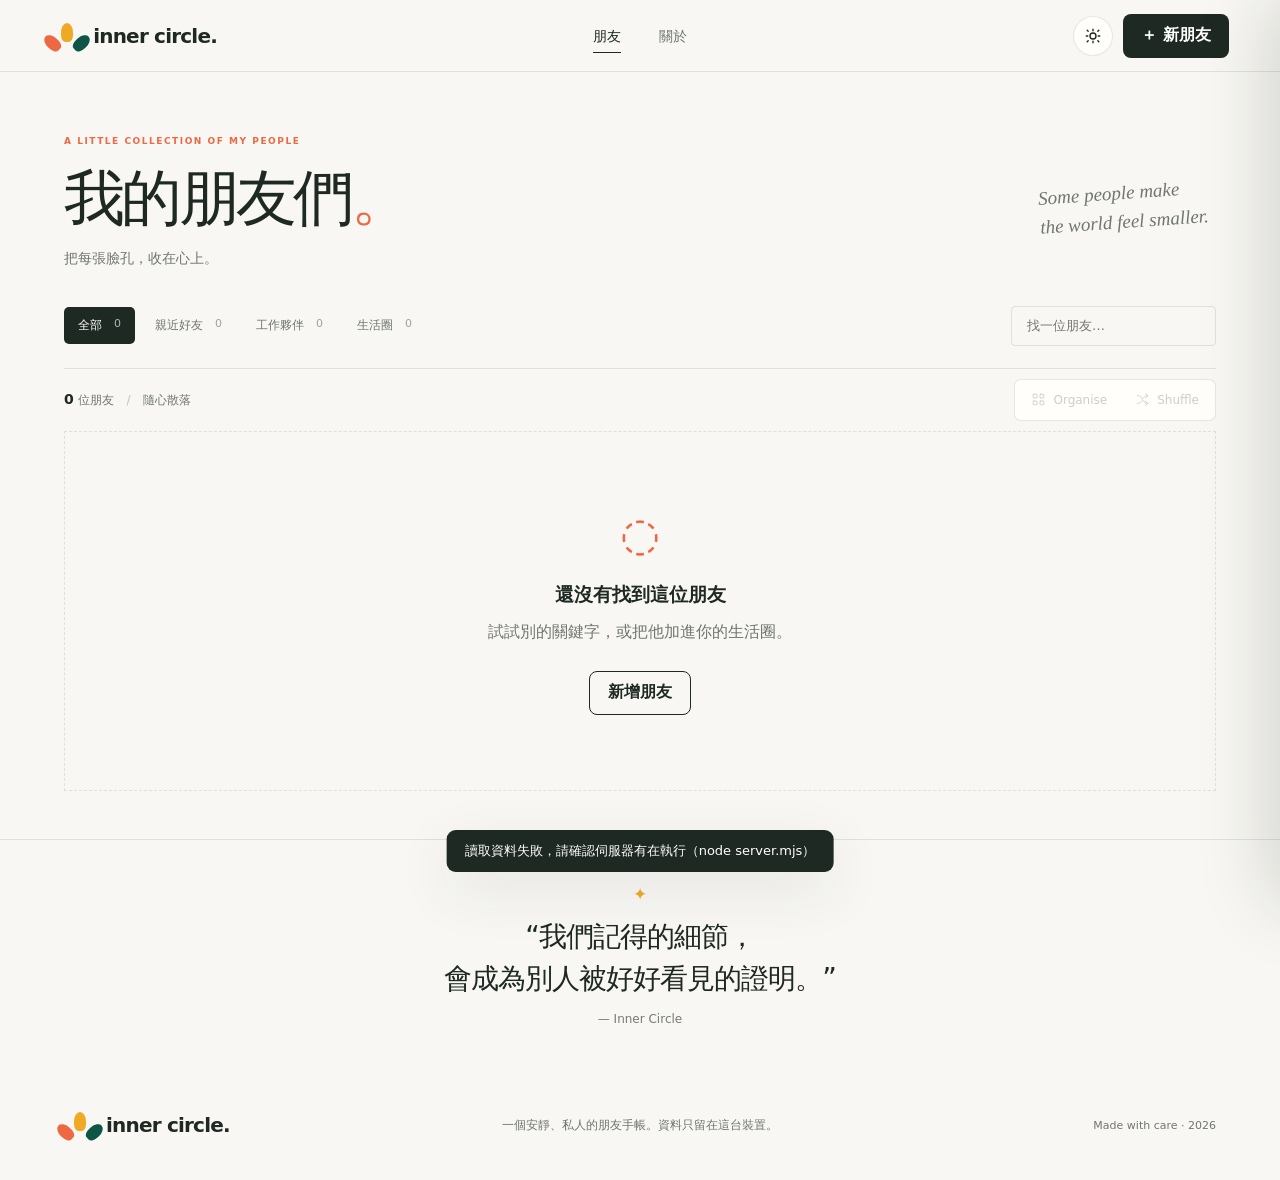
==== index.html @ de37a8df "Add profile-inspired speech bubbles to avatar focus mode" ====
<!doctype html>
<html lang="zh-Hant">
  <head>
    <meta charset="UTF-8" />
    <meta name="viewport" content="width=device-width, initial-scale=1.0" />
    <meta name="theme-color" content="#f6f0e6" />
    <meta
      name="description"
      content="一個用來記住朋友的興趣、近況與相處片段的私人關係手帳。"
    />
    <title>Inner Circle — 朋友手帳</title>
    <link rel="stylesheet" href="styles.css" />
  </head>
  <body>
    <div class="app-shell">
      <header class="topbar">
        <a class="brand" href="#top" aria-label="Inner Circle 首頁">
          <span class="brand-mark" aria-hidden="true"><i></i><i></i><i></i></span>
          <span>inner circle.</span>
        </a>
        <nav class="nav-links" aria-label="主要導覽">
          <a class="active" href="#friends">朋友</a>
          <a href="#about">關於</a>
        </nav>
        <div class="header-actions">
          <button class="icon-button" id="themeButton" type="button" aria-label="切換深色模式">
            <svg viewBox="0 0 24 24" aria-hidden="true"><path d="M12 3v2m0 14v2M4.2 4.2l1.4 1.4m12.8 12.8 1.4 1.4M3 12h2m14 0h2M4.2 19.8l1.4-1.4M18.4 5.6l1.4-1.4"/><circle cx="12" cy="12" r="4"/></svg>
          </button>
          <button class="primary-button" id="openAddFriend" type="button">
            <span>＋</span> 新朋友
          </button>
        </div>
      </header>

      <main id="top">
        <section class="content-section" id="friends" aria-labelledby="friends-title">
          <div class="section-heading">
            <div>
              <p class="eyebrow">A LITTLE COLLECTION OF MY PEOPLE</p>
              <h1 id="friends-title">我的朋友們<span>。</span></h1>
              <p class="section-subtitle">把每張臉孔，收在心上。</p>
            </div>
            <p class="collection-note">Some people make<br />the world feel smaller.</p>
          </div>

          <div class="workspace">
            <aside class="sidebar">
              <label class="search-box" for="searchInput">
                <span class="sr-only">搜尋朋友</span>
                <input id="searchInput" type="search" placeholder="找一位朋友…" autocomplete="off" />
              </label>

              <div class="filter-block">
                <span class="filter-label">關係</span>
                <div class="filter-list" id="filterList">
                  <button class="active" type="button" data-filter="all"><span>全部</span><b id="countAll">0</b></button>
                  <button type="button" data-filter="close"><span>親近好友</span><b id="countClose">0</b></button>
                  <button type="button" data-filter="work"><span>工作夥伴</span><b id="countWork">0</b></button>
                  <button type="button" data-filter="community"><span>生活圈</span><b id="countCommunity">0</b></button>
                </div>
              </div>

            </aside>

            <div class="friends-area">
              <div class="result-bar">
                <p><strong id="resultCount">0</strong> 位朋友 <span class="result-divider">/</span> <span id="filterHint">隨心散落</span></p>
                <div class="board-actions" aria-label="整理朋友郵票">
                  <button id="organiseStamps" type="button"><svg viewBox="0 0 20 20" aria-hidden="true"><rect x="3" y="3" width="5" height="5" rx=".5"/><rect x="12" y="3" width="5" height="5" rx=".5"/><rect x="3" y="12" width="5" height="5" rx=".5"/><rect x="12" y="12" width="5" height="5" rx=".5"/></svg>Organise</button>
                  <button id="shuffleStamps" type="button"><svg viewBox="0 0 20 20" aria-hidden="true"><path d="M3 5h2c4 0 6 10 10 10h2m-3-3 3 3-3 3M3 15h2c1.5 0 2.7-1.4 4-3.2M11 8.2C12.3 6.4 13.5 5 15 5h2m-3-3 3 3-3 3"/></svg>Shuffle</button>
                </div>
              </div>
              <div class="stamp-board" id="stampBoard" aria-label="朋友郵票收藏" aria-describedby="boardHelp">
                <div class="friends-grid" id="friendsGrid"></div>
                <div class="focus-bubble" id="stampFocusBubble" hidden role="note" aria-label="依手帳想像的語氣，非本人原話">
                  <p class="focus-bubble-text"></p>
                  <span class="focus-bubble-caption">依手帳想像的語氣 · 非本人原話</span>
                </div>
                <div class="stamp-focus-controls" id="stampFocusControls" hidden role="group" aria-label="專注模式">
                  <button class="focus-profile" id="openFocusedFriend" type="button">打開朋友手帳 <span aria-hidden="true">↗</span></button>
                  <button class="focus-close" id="closeStampFocus" type="button" aria-label="退出專注模式">返回收藏 <kbd>esc</kbd></button>
                </div>
              </div>
              <div class="board-caption" id="boardHelp"><span>拖曳，隨心擺放。點一下，靠近一點。<span class="sr-only">以 Tab 選取朋友，方向鍵移動，Enter 進入專注模式，Escape 返回。</span></span><span aria-hidden="true">A CIRCLE, ALWAYS GROWING.</span></div>
              <p class="sr-only" id="boardStatus" role="status" aria-live="polite"></p>
              <div class="empty-state" id="emptyState" hidden>
                <span>◌</span>
                <h3>還沒有找到這位朋友</h3>
                <p>試試別的關鍵字，或把他加進你的生活圈。</p>
                <button class="secondary-button" id="emptyAddFriend" type="button">新增朋友</button>
              </div>
            </div>
          </div>
        </section>


        <section class="about-section" id="about">
          <span class="about-symbol" aria-hidden="true">✦</span>
          <p>“我們記得的細節，<br />會成為別人被好好看見的證明。”</p>
          <span class="about-caption">— Inner Circle</span>
        </section>
      </main>

      <footer>
        <a class="brand footer-brand" href="#top"><span class="brand-mark" aria-hidden="true"><i></i><i></i><i></i></span><span>inner circle.</span></a>
        <p>一個安靜、私人的朋友手帳。資料只留在這台裝置。</p>
        <span>Made with care · 2026</span>
      </footer>
    </div>

    <div class="drawer-backdrop" id="drawerBackdrop" hidden></div>
    <aside class="friend-drawer" id="friendDrawer" role="dialog" aria-modal="true" aria-hidden="true" aria-label="朋友詳情" inert>
      <button class="drawer-close icon-button" id="closeDrawer" type="button" aria-label="關閉朋友詳情">×</button>
      <div id="drawerContent"></div>
    </aside>

    <dialog class="app-dialog" id="friendDialog">
      <form id="friendForm">
        <div class="dialog-header">
          <div>
            <p class="eyebrow">NEW PERSON</p>
            <h2>記住一位新朋友</h2>
          </div>
          <button class="icon-button dialog-close" type="button" data-close-dialog="friendDialog" aria-label="關閉">×</button>
        </div>
        <div class="form-grid">
          <label><span>名字 *</span><input name="name" required placeholder="例如：林小雨" /></label>
          <label><span>暱稱</span><input name="nickname" placeholder="你怎麼稱呼他？" /></label>
          <label><span>關係</span><select name="relation"><option value="close">親近好友</option><option value="work">工作夥伴</option><option value="community">生活圈</option></select></label>
          <label><span>生日</span><input name="birthday" type="date" /></label>
        </div>
        <div class="dialog-actions">
          <button class="text-button" type="button" data-close-dialog="friendDialog">取消</button>
          <button class="primary-button" type="submit">加入我的生活圈</button>
        </div>
      </form>
    </dialog>

    <dialog class="app-dialog interaction-dialog" id="sourceDialog">
      <form id="sourceForm">
        <input type="hidden" name="friendId" />
        <input type="hidden" name="sourceId" />
        <div class="dialog-header">
          <div>
            <p class="eyebrow" id="sourceEyebrow">EDIT SOURCE</p>
            <h2 id="sourceTitle">編輯原始記錄</h2>
            <p class="dialog-subtitle" id="sourceDialogSub"></p>
          </div>
          <button class="icon-button dialog-close" type="button" data-close-dialog="sourceDialog" aria-label="關閉">×</button>
        </div>
        <div class="form-grid">
          <label><span>日期</span><input name="date" placeholder="例如：2026.08.25 或 ARCHIVE" /></label>
          <label><span>標題</span><input name="label" placeholder="這則記錄的標題" /></label>
          <label class="full"><span>原文 *</span><textarea name="text" rows="14" required placeholder="原始筆記的內容…"></textarea></label>
        </div>
        <div class="dialog-actions">
          <button class="text-button" type="button" data-close-dialog="sourceDialog">取消</button>
          <button class="primary-button" type="submit">儲存原文</button>
        </div>
      </form>
    </dialog>

    <div class="toast" id="toast" role="status" aria-live="polite"></div>
    <script type="module" src="app.js"></script>
  </body>
</html>
---- styles.css ----
:root {
  --paper: #f8f7f3;
  --paper-2: #fffefa;
  --ink: #1e2924;
  --muted: #70766f;
  --line: rgba(30, 41, 36, 0.11);
  --grid-line: rgba(75, 87, 75, .065);
  --forest: #0f5546;
  --forest-2: #153f36;
  --orange: #ee6843;
  --mustard: #efa925;
  --cobalt: #2e63e8;
  --shadow: 0 18px 60px rgba(34, 45, 39, 0.09);
  --font: ui-rounded, "SF Pro Rounded", "PingFang TC", "Noto Sans TC", system-ui, sans-serif;
}

* { box-sizing: border-box; }
html { scroll-behavior: smooth; }
body {
  margin: 0;
  background: var(--paper);
  color: var(--ink);
  font-family: var(--font);
  -webkit-font-smoothing: antialiased;
}
body.drawer-open, body.dialog-open { overflow: hidden; }
button, input, textarea, select { font: inherit; }
button, a { -webkit-tap-highlight-color: transparent; }
button { color: inherit; }
a { color: inherit; text-decoration: none; }

.app-shell { min-height: 100vh; overflow: hidden; }
.topbar {
  height: 72px;
  display: grid;
  grid-template-columns: 1fr auto 1fr;
  align-items: center;
  padding: 0 clamp(22px, 4vw, 68px);
  background: rgba(248, 247, 243, 0.94);
  border-bottom: 1px solid var(--line);
  position: sticky;
  top: 0;
  z-index: 20;
  backdrop-filter: blur(18px);
}
.brand { display: inline-flex; align-items: center; gap: 11px; font-weight: 700; letter-spacing: -0.04em; font-size: 20px; width: fit-content; }
.brand-mark { position: relative; width: 31px; height: 28px; display: inline-block; }
.brand-mark i { position: absolute; width: 12px; height: 19px; background: var(--orange); border-radius: 60% 60% 45% 45%; transform-origin: 50% 90%; }
.brand-mark i:nth-child(1) { left: 1px; bottom: 0; transform: rotate(-48deg); }
.brand-mark i:nth-child(2) { left: 10px; top: 1px; transform: rotate(0); background: var(--mustard); }
.brand-mark i:nth-child(3) { right: 0; bottom: 0; transform: rotate(48deg); background: var(--forest); }
.nav-links { display: flex; align-items: center; gap: 38px; font-size: 14px; }
.nav-links a { color: var(--muted); position: relative; padding: 25px 0 22px; }
.nav-links a:hover, .nav-links a.active { color: var(--ink); }
.nav-links a.active::after { content: ""; position: absolute; height: 1px; background: var(--ink); left: 0; right: 0; bottom: 15px; }
.header-actions { justify-self: end; display: flex; align-items: center; gap: 10px; }
.icon-button, .view-switch button {
  border: 1px solid var(--line);
  background: var(--paper-2);
  display: grid;
  place-items: center;
  cursor: pointer;
}
.icon-button { width: 40px; height: 40px; border-radius: 50%; }
.icon-button svg { width: 18px; fill: none; stroke: currentColor; stroke-width: 1.8; stroke-linecap: round; }
.primary-button, .secondary-button, .hero-cta {
  border: 0;
  min-height: 44px;
  padding: 0 18px;
  border-radius: 8px;
  cursor: pointer;
  font-weight: 600;
  transition: transform .2s ease, box-shadow .2s ease, background .2s ease;
}
.primary-button { background: var(--ink); color: #fff; box-shadow: none; }
.primary-button:hover, .hero-cta:hover { transform: translateY(-1px); box-shadow: none; opacity: .9; }

.hero {
  min-height: min(620px, calc(100vh - 72px));
  position: relative;
  display: flex;
  align-items: center;
  overflow: hidden;
  border-bottom: 1px solid var(--line);
}
.hero > img { position: absolute; inset: 0; width: 100%; height: 100%; object-fit: cover; object-position: center; filter: saturate(.72) contrast(.94); }
.hero-scrim { position: absolute; inset: 0; background: linear-gradient(90deg, rgba(248,247,243,.97) 0%, rgba(248,247,243,.86) 28%, rgba(248,247,243,.12) 64%, rgba(248,247,243,.03)); }
.hero-copy { position: relative; z-index: 2; width: min(560px, 48vw); margin-left: clamp(24px, 7vw, 112px); padding: 56px 0; }
.eyebrow { margin: 0 0 14px; color: var(--orange); letter-spacing: .16em; font-size: 11px; font-weight: 700; }
.hero h1 { margin: 0; font-size: clamp(54px, 6vw, 88px); line-height: .98; letter-spacing: -.07em; font-weight: 600; }
.hero-copy > p:not(.eyebrow) { margin: 28px 0 32px; color: #4e5a54; line-height: 1.8; font-size: clamp(15px, 1.3vw, 19px); }
.hero-cta { background: var(--ink); color: #fff; padding: 0 20px; height: 48px; }
.hero-cta span { margin-left: 16px; font-size: 18px; }
.content-section { padding: 88px clamp(22px, 5vw, 82px); max-width: 1480px; margin: auto; }
.section-heading { display: flex; justify-content: space-between; align-items: end; margin-bottom: 50px; }
.section-heading h2 { margin: 0; font-size: clamp(38px, 4vw, 58px); line-height: 1; letter-spacing: -.055em; font-weight: 600; }
.section-subtitle { margin: 14px 0 0; color: var(--muted); }
.view-switch { display: flex; border: 1px solid var(--line); background: var(--paper-2); padding: 4px; border-radius: 12px; }
.view-switch button { width: 38px; height: 34px; border: 0; background: transparent; border-radius: 8px; }
.view-switch button.active { color: #fff; background: var(--forest); }
.view-switch svg { width: 17px; fill: none; stroke: currentColor; stroke-width: 1.7; }

.workspace { display: grid; grid-template-columns: 210px minmax(0, 1fr); gap: clamp(32px, 5vw, 68px); }
.sidebar { border-top: 1px solid var(--line); padding-top: 22px; }
.search-box { height: 45px; background: var(--paper-2); border: 1px solid var(--line); display: flex; align-items: center; padding: 0 13px; gap: 9px; border-radius: 10px; }
.search-box:focus-within { border-color: var(--forest); box-shadow: 0 0 0 3px rgba(15,85,70,.08); }
.search-box svg { width: 17px; fill: none; stroke: var(--muted); stroke-width: 1.8; }
.search-box input { border: 0; outline: 0; background: none; width: 100%; min-width: 0; color: var(--ink); }
.filter-block { margin-top: 34px; }
.filter-label { display: block; color: var(--muted); font-size: 11px; letter-spacing: .12em; margin-bottom: 10px; }
.filter-list { display: grid; gap: 3px; }
.filter-list button { border: 0; background: transparent; padding: 10px 11px; display: flex; justify-content: space-between; border-radius: 8px; cursor: pointer; color: var(--muted); text-align: left; }
.filter-list button.active { background: var(--ink); color: #fff; }
.filter-list b { font-size: 11px; font-weight: 500; opacity: .65; }
.result-bar { min-height: 46px; display: flex; justify-content: space-between; align-items: start; border-top: 1px solid var(--line); padding-top: 18px; margin-bottom: 20px; color: var(--muted); font-size: 12px; }
.result-bar p { margin: 0; }
.result-bar strong { color: var(--ink); font-size: 14px; }
.friends-grid { display: grid; grid-template-columns: repeat(3, minmax(0, 1fr)); gap: clamp(12px, 2vw, 28px); }
.friend-card {
  position: relative;
  min-height: 286px;
  border: 1px solid transparent;
  background: transparent;
  padding: 26px 18px 24px;
  display: flex;
  flex-direction: column;
  align-items: center;
  justify-content: center;
  cursor: pointer;
  overflow: hidden;
  border-radius: 10px;
  transition: background .2s ease, border-color .2s ease;
}
.friend-card:hover { background: var(--paper-2); border-color: var(--line); }
.relation-label { font-size: 11px; color: var(--muted); }
.more-button { width: 30px; height: 30px; display: grid; place-items: center; color: var(--muted); font-size: 18px; }
.avatar { margin: 0 auto 18px; width: 164px; height: 164px; }
.avatar svg { width: 100%; height: 100%; overflow: visible; }
.avatar-img { width: 100%; height: 100%; object-fit: contain; display: block; background: transparent; }
.friend-card h3 { margin: 0; text-align: center; font-size: 18px; letter-spacing: -.025em; font-weight: 600; }
.friends-grid.list-mode { grid-template-columns: 1fr; }
.friends-grid.list-mode .friend-card { min-height: 108px; display: grid; grid-template-columns: 76px 1fr; justify-content: initial; gap: 20px; padding: 14px 18px; border-top-color: var(--line); border-radius: 0; }
.friends-grid.list-mode .avatar { width: 72px; height: 72px; margin: 0; }
.friends-grid.list-mode .friend-card h3 { text-align: left; }
.empty-state { min-height: 360px; border: 1px dashed var(--line); text-align: center; place-items: center; padding: 70px 20px; }
.empty-state:not([hidden]) { display: grid; }
.empty-state > span { color: var(--orange); font-size: 46px; }
.empty-state h3 { margin: 12px 0 0; }
.empty-state p { color: var(--muted); margin: 4px 0 18px; }
.secondary-button { background: transparent; border: 1px solid var(--ink); }


.about-section { min-height: 380px; background: var(--paper-2); color: var(--ink); border-top: 1px solid var(--line); display: grid; place-items: center; align-content: center; text-align: center; padding: 80px 24px; }
.about-symbol { color: var(--mustard); font-size: 25px; }
.about-section p { font-size: clamp(27px, 3.4vw, 50px); line-height: 1.5; letter-spacing: -.035em; margin: 22px 0; }
.about-caption { font-size: 12px; opacity: .6; }
footer { min-height: 150px; display: grid; grid-template-columns: 1fr auto 1fr; align-items: center; padding: 30px clamp(22px, 5vw, 82px); gap: 30px; }
footer p { color: var(--muted); font-size: 12px; text-align: center; }
footer > span { color: var(--muted); font-size: 11px; justify-self: end; }

.drawer-backdrop { position: fixed; inset: 0; z-index: 39; background: rgba(17,29,24,.32); backdrop-filter: blur(3px); }
.friend-drawer { position: fixed; z-index: 40; top: 0; right: 0; bottom: 0; width: min(760px, 100%); background: var(--paper-2); box-shadow: -22px 0 70px rgba(22,32,27,.18); transform: translateX(102%); transition: transform .34s cubic-bezier(.2,.8,.2,1); overflow-y: auto; scroll-behavior: smooth; }
.friend-drawer.open { transform: translateX(0); }
.drawer-close { position: absolute; right: 22px; top: 20px; z-index: 2; font-size: 25px; }
.drawer-hero { padding: 58px 42px 34px; background: #e9e2d6; text-align: center; border-bottom: 1px solid var(--line); }
.drawer-hero .avatar { width: 172px; height: 172px; }
.drawer-hero h2 { margin: 8px 0 3px; font-size: 34px; letter-spacing: -.05em; }
.drawer-hero p { margin: 0; color: var(--muted); }
.drawer-body { padding: 34px 42px 50px; }
.drawer-action { width: 100%; margin-bottom: 34px; }
.drawer-section { border-top: 1px solid var(--line); padding: 23px 0; }
.drawer-section-title { display: flex; justify-content: space-between; align-items: center; margin-bottom: 12px; }
.drawer-section h3 { margin: 0; font-size: 12px; letter-spacing: .1em; text-transform: uppercase; color: var(--muted); }
.drawer-section p { margin: 0; line-height: 1.7; }
.drawer-life { background: #f2e8db; border-left: 3px solid var(--orange); padding: 14px 16px; }
.interest-list { display: flex; flex-wrap: wrap; gap: 8px; }
.interest-list span { border: 1px solid var(--line); padding: 7px 10px; border-radius: 7px; font-size: 12px; }
.timeline { display: grid; }

.detail-header { min-height: 178px; padding: 38px 76px 28px 38px; display: grid; grid-template-columns: 108px minmax(0, 1fr) auto; align-items: center; gap: 24px; border-bottom: 1px solid var(--line); }
.detail-avatar { width: 108px; height: 108px; }
.detail-avatar svg { width: 100%; height: 100%; }
.detail-identity .eyebrow { margin-bottom: 7px; }
.detail-identity h2 { margin: 0 0 5px; font-size: 42px; line-height: 1; letter-spacing: -.055em; }
.detail-identity > p:last-child { margin: 0; color: var(--muted); font-size: 13px; }
.detail-add { align-self: end; min-height: 40px; white-space: nowrap; }
.detail-tabs { position: sticky; top: 0; z-index: 3; display: grid; grid-template-columns: repeat(5, 1fr); padding: 0 38px; background: rgba(255,254,250,.94); backdrop-filter: blur(16px); border-bottom: 1px solid var(--line); }
.detail-tabs button { position: relative; height: 58px; padding: 0; border: 0; background: transparent; color: var(--muted); cursor: pointer; font-size: 13px; text-align: left; }
.detail-tabs button::after { content: ""; position: absolute; left: 0; right: 28px; bottom: -1px; height: 1px; background: transparent; }
.detail-tabs button.active { color: var(--ink); font-weight: 600; }
.detail-tabs button.active::after { background: var(--ink); }
.detail-tabs button span { display: inline-grid; place-items: center; min-width: 18px; height: 18px; margin-left: 6px; border: 1px solid var(--line); border-radius: 50%; font-size: 9px; }
.detail-panel { padding: 34px 38px 70px; scroll-margin-top: 58px; }
.detail-footer { display: flex; justify-content: flex-end; padding: 0 38px 40px; }
.detail-delete { color: var(--muted); font-size: 13px; transition: color .15s; }
.detail-delete:hover { color: var(--orange); }
.detail-intro { display: grid; grid-template-columns: 150px minmax(0, 1fr); gap: 28px; align-items: start; margin-bottom: 38px; }
.detail-intro > span { color: var(--orange); font-size: 10px; font-weight: 700; letter-spacing: .12em; text-transform: uppercase; }
.detail-intro > p { margin: 0; max-width: 430px; color: var(--muted); font-size: 13px; line-height: 1.7; }
.now-grid { display: grid; grid-template-columns: 1fr 1fr; column-gap: 34px; }
.now-item { min-height: 210px; padding: 20px 0 24px; border-top: 1px solid var(--ink); }
.now-item > span, .recent-update > div > span { color: var(--muted); font-size: 11px; }
.now-item h3 { margin: 19px 0 9px; font-size: 23px; letter-spacing: -.035em; }
.now-item p { margin: 0; color: #56605a; font-size: 13px; line-height: 1.7; }
.source-buttons { display: flex; flex-wrap: wrap; gap: 10px; margin-top: 16px; }
.source-buttons button { border: 0; border-bottom: 1px solid var(--line); background: transparent; padding: 2px 0; color: var(--muted); cursor: pointer; font: 10px ui-monospace, SFMono-Regular, Menlo, monospace; }
.source-buttons button:hover { color: var(--orange); border-color: var(--orange); }
.recent-update { margin-top: 18px; padding: 24px 26px; display: grid; grid-template-columns: 10px minmax(0, 1fr); gap: 15px; background: #f3eee5; }
.status-dot { width: 8px; height: 8px; margin-top: 5px; border-radius: 50%; background: var(--orange); }
.recent-update p { margin: 7px 0 0; font-size: 14px; line-height: 1.7; }
.topic-list { border-top: 1px solid var(--ink); }
.topic-item { border-bottom: 1px solid var(--line); }
.topic-item summary { min-height: 74px; display: grid; grid-template-columns: 46px 1fr auto; align-items: center; cursor: pointer; list-style: none; }
.topic-item summary::-webkit-details-marker { display: none; }
.topic-item summary > span { color: var(--muted); font: 10px ui-monospace, SFMono-Regular, Menlo, monospace; }
.topic-item summary strong { font-size: 18px; font-weight: 500; }
.topic-item summary i { font-style: normal; font-size: 18px; transition: transform .2s ease; }
.topic-item[open] summary i { transform: rotate(45deg); }
.topic-content { padding: 0 36px 28px 46px; }
.topic-content > p { margin: 0; max-width: 570px; line-height: 1.75; }
.topic-content ul { margin: 18px 0 0; padding-left: 18px; color: var(--muted); font-size: 13px; line-height: 1.8; }
.us-block { margin-bottom: 34px; }
.us-h { margin: 0 0 14px; font-size: 13px; font-weight: 600; color: var(--orange); letter-spacing: .02em; }
.us-summary { margin: 0 0 14px; max-width: 570px; line-height: 1.75; }
.us-points { margin: 0; padding-left: 18px; color: var(--muted); font-size: 13px; line-height: 1.9; }
.todo-list { margin: 0; padding: 0; list-style: none; }
.todo-list li { position: relative; padding-left: 24px; margin-bottom: 10px; font-size: 13px; line-height: 1.7; }
.todo-list li::before { content: "○"; position: absolute; left: 2px; top: 0; color: var(--orange); }
.us-empty { margin: 0; color: var(--muted); font-size: 13px; }
.profile-timeline { border-top: 1px solid var(--ink); }
.profile-event { display: grid; grid-template-columns: 112px 1fr; gap: 30px; padding: 27px 0 30px; border-bottom: 1px solid var(--line); }
.profile-event > time { padding-top: 3px; color: var(--muted); font: 11px ui-monospace, SFMono-Regular, Menlo, monospace; }
.profile-event > div > span { color: var(--orange); font-size: 10px; letter-spacing: .1em; }
.profile-event h3 { margin: 7px 0 8px; font-size: 19px; }
.profile-event p { margin: 0; color: #56605a; font-size: 13px; line-height: 1.7; }
.source-intro > span { color: var(--forest); }
.source-group + .source-group { margin-top: 42px; }
.source-group-header { display: grid; grid-template-columns: 1fr auto auto; align-items: baseline; gap: 12px; margin-bottom: 13px; padding-bottom: 11px; border-bottom: 1px solid var(--ink); }
.source-group-header h2 { margin: 0; font-size: 16px; font-weight: 600; letter-spacing: -.02em; }
.source-group-header span { color: var(--muted); font-size: 10px; }
.source-group-header b { min-width: 20px; height: 20px; display: inline-grid; place-items: center; border: 1px solid var(--line); border-radius: 50%; color: var(--muted); font-size: 9px; font-weight: 500; }
.source-list { display: grid; gap: 22px; }
.source-entry { border: 1px solid var(--line); background: var(--paper); transition: border-color .3s ease, box-shadow .3s ease; scroll-margin-top: 70px; }
.source-entry.target { border-color: var(--orange); box-shadow: 0 0 0 3px rgba(238,104,67,.09); }
.source-entry header { padding: 17px 20px; display: flex; justify-content: space-between; align-items: start; gap: 20px; border-bottom: 1px solid var(--line); }
.source-entry time { color: var(--orange); font: 10px ui-monospace, SFMono-Regular, Menlo, monospace; }
.source-entry h3 { margin: 4px 0 0; font-size: 14px; }
.source-edit { flex-shrink: 0; border: 1px solid var(--line); background: transparent; cursor: pointer; color: var(--muted); font-size: 11px; padding: 5px 11px; border-radius: 7px; opacity: .8; transition: opacity .15s, color .15s, border-color .15s; }
.source-edit:hover, .source-edit:focus-visible { opacity: 1; color: var(--forest); border-color: var(--forest); }
.source-entry pre { margin: 0; padding: 21px 20px 25px; white-space: pre-wrap; color: #4e5852; font: 12px/1.75 ui-monospace, SFMono-Regular, Menlo, monospace; }
.source-entry.archive { border-style: dashed; }
.source-stamp { display: flex; align-items: center; gap: 8px; min-height: 17px; }
.source-stamp small { color: var(--muted); font-size: 9px; }
.archive-mark { padding: 3px 7px; color: var(--paper-2); background: var(--muted); border-radius: 3px; font: 8px ui-monospace, SFMono-Regular, Menlo, monospace; letter-spacing: .1em; }

.app-dialog { width: min(650px, calc(100% - 28px)); max-height: calc(100vh - 34px); border: 0; border-radius: 18px; padding: 0; background: var(--paper-2); color: var(--ink); box-shadow: var(--shadow); }
.app-dialog::backdrop { background: rgba(17,29,24,.48); backdrop-filter: blur(4px); }
.app-dialog form { padding: clamp(24px, 5vw, 42px); }
.dialog-header { display: flex; justify-content: space-between; align-items: start; margin-bottom: 30px; }
.dialog-header h2 { margin: 0; font-size: 32px; letter-spacing: -.04em; }
.dialog-subtitle { margin: 6px 0 0; color: var(--muted); }
.dialog-close { font-size: 24px; flex: 0 0 auto; }
.form-grid { display: grid; grid-template-columns: 1fr 1fr; gap: 18px; }
.form-grid label { display: grid; gap: 7px; }
.form-grid label > span { font-size: 12px; color: var(--muted); }
.form-grid .full { grid-column: 1 / -1; }
.form-grid input, .form-grid select, .form-grid textarea { width: 100%; border: 1px solid var(--line); background: var(--paper); color: var(--ink); border-radius: 9px; padding: 12px 13px; outline: none; resize: vertical; }
.form-grid input:focus, .form-grid select:focus, .form-grid textarea:focus { border-color: var(--forest); box-shadow: 0 0 0 3px rgba(15,85,70,.08); }
.dialog-actions { display: flex; justify-content: flex-end; align-items: center; gap: 14px; margin-top: 30px; }
.text-button { border: 0; background: transparent; color: var(--muted); cursor: pointer; padding: 10px; }
.toast { position: fixed; z-index: 70; left: 50%; bottom: 28px; transform: translate(-50%, 120px); background: var(--ink); color: #fff; padding: 12px 18px; border-radius: 9px; font-size: 13px; box-shadow: var(--shadow); transition: transform .3s ease; }
.toast.show { transform: translate(-50%, 0); }

body.dark { --paper: #18221e; --paper-2: #202c27; --ink: #f3ede2; --muted: #aab2ab; --line: rgba(255,255,255,.12); --grid-line: rgba(255,255,255,.055); --forest: #dd7b52; --forest-2: #0e1713; }
body.dark .topbar { background: rgba(24,34,30,.9); }
body.dark .hero-scrim { background: linear-gradient(90deg, rgba(24,34,30,.96), rgba(24,34,30,.75) 31%, rgba(24,34,30,.03) 67%); }
body.dark .hero-copy > p:not(.eyebrow) { color: #c0c9c2; }
body.dark .drawer-hero, body.dark .drawer-life { background: rgba(32,44,39,.92); }
body.dark .avatar svg { filter: brightness(.9); }
body.dark .detail-tabs { background: rgba(32,44,39,.94); }
body.dark .recent-update { background: #28362f; }
body.dark .now-item p, body.dark .profile-event p, body.dark .source-entry pre { color: #b5beb8; }

@media (max-width: 1040px) {
  .friends-grid { grid-template-columns: repeat(2, minmax(0, 1fr)); }
  .hero { min-height: 650px; }
  .hero-copy { width: 58vw; }
}
@media (max-width: 760px) {
  .topbar { grid-template-columns: 1fr auto; height: 68px; padding: 0 18px; }
  .nav-links { display: none; }
  .header-actions .icon-button { display: none; }
  .primary-button { min-height: 40px; padding: 0 14px; }
  .hero { min-height: 610px; align-items: end; }
  .hero > img { object-position: 64% center; }
  .hero-scrim { background: linear-gradient(0deg, rgba(247,242,233,.98) 0%, rgba(247,242,233,.9) 33%, rgba(247,242,233,.05) 70%); }
  body.dark .hero-scrim { background: linear-gradient(0deg, rgba(24,34,30,.98), rgba(24,34,30,.83) 35%, rgba(24,34,30,.03) 72%); }
  .hero-copy { width: auto; margin: 0; padding: 40px 24px; }
  .hero h1 { font-size: 58px; }
  .hero-copy > p:not(.eyebrow) { margin: 20px 0 24px; }
  .content-section { padding: 72px 20px; }
  .section-heading { align-items: end; margin-bottom: 36px; }
  .section-heading h2 { font-size: 42px; }
  .section-subtitle { font-size: 13px; }
  .workspace { grid-template-columns: 1fr; gap: 28px; }
  .sidebar { display: grid; grid-template-columns: 1fr; }
  .filter-block { margin-top: 18px; overflow-x: auto; }
  .filter-label { display: none; }
  .filter-list { display: flex; min-width: max-content; gap: 8px; }
  .filter-list button { border: 1px solid var(--line); }
  .friends-grid { grid-template-columns: 1fr 1fr; gap: 10px; }
  .friend-card { min-height: 230px; padding: 18px 10px; }
  .avatar { width: 132px; height: 132px; }
  .friend-card h3 { font-size: 17px; }
  .friends-grid.list-mode .friend-card { grid-template-columns: 76px 1fr; gap: 12px; min-height: 110px; }
  .friends-grid.list-mode .avatar { width: 70px; height: 70px; }
  .friends-grid.list-mode .friend-card h3 { grid-column: 2; }
  footer { grid-template-columns: 1fr; text-align: center; padding: 48px 22px; }
  footer .brand, footer > span { justify-self: center; }
  footer p { margin: 0; }
  .drawer-body, .drawer-hero { padding-left: 24px; padding-right: 24px; }
  .detail-header { min-height: 158px; padding: 28px 58px 24px 22px; grid-template-columns: 84px 1fr; gap: 16px; }
  .detail-avatar { width: 84px; height: 84px; }
  .detail-identity h2 { font-size: 34px; }
  .detail-add { grid-column: 1 / -1; width: 100%; }
  .detail-tabs { padding: 0 22px; }
  .detail-tabs button { text-align: center; }
  .detail-tabs button::after { right: 0; }
  .detail-panel { padding: 28px 22px 56px; }
  .detail-intro { grid-template-columns: 1fr; gap: 8px; margin-bottom: 28px; }
  .now-grid { grid-template-columns: 1fr; }
  .now-item { min-height: auto; }
  .profile-event { grid-template-columns: 76px 1fr; gap: 16px; }
  .topic-content { padding-left: 32px; padding-right: 10px; }
  .form-grid { grid-template-columns: 1fr; }
  .form-grid .full { grid-column: auto; }
}
@media (max-width: 430px) {
  .brand { font-size: 18px; }
  .header-actions .primary-button { font-size: 0; width: 40px; padding: 0; }
  .header-actions .primary-button span { font-size: 22px; }
  .friends-grid { grid-template-columns: 1fr; }
  .friend-card { min-height: 270px; }
  .avatar { width: 156px; height: 156px; }
  .view-switch { display: none; }
}
@media (prefers-reduced-motion: reduce) {
  *, *::before, *::after { scroll-behavior: auto !important; transition-duration: .01ms !important; animation-duration: .01ms !important; }
}

/* The collection is a working paper surface, with each face its own stamp. */
.sr-only { position: absolute; width: 1px; height: 1px; padding: 0; margin: -1px; overflow: hidden; clip: rect(0, 0, 0, 0); white-space: nowrap; border: 0; }
[hidden] { display: none !important; }
button:focus-visible, a:focus-visible, .friend-card:focus-visible { outline: 2px solid var(--forest); outline-offset: 5px; }
.content-section { max-width: 1480px; padding: 64px clamp(20px, 5vw, 82px) 48px; scroll-margin-top: 72px; }
.section-heading { margin-bottom: 38px; align-items: center; }
.section-heading h1 { margin: 0; font-size: clamp(40px, 4.8vw, 64px); font-weight: 500; line-height: 1.15; letter-spacing: -.06em; }
.section-heading h1 > span { color: var(--orange); }
.section-heading .eyebrow { font-size: 9px; letter-spacing: .17em; margin-bottom: 17px; }
.section-subtitle { font-size: 14px; margin-top: 16px; }
.collection-note { color: var(--muted); font: italic 19px/1.5 Georgia, serif; transform: rotate(-4deg); margin: 12px 8px 0 24px; }
.workspace { display: block; }
.sidebar { display: flex; flex-direction: row-reverse; justify-content: space-between; align-items: center; gap: 22px; border: 0; padding: 0 0 22px; }
.search-box { width: 205px; flex-shrink: 0; height: 40px; border-radius: 4px; background: transparent; font-size: 13px; }
.filter-block { margin: 0; overflow-x: auto; }
.filter-label { display: none; }
.filter-list { display: flex; gap: 6px; min-width: max-content; }
.filter-list button { gap: 12px; padding: 10px 14px; font-size: 12px; border: 0; border-radius: 5px; }
.filter-list button.active { background: var(--ink); }
.result-bar { align-items: center; min-height: 62px; margin: 0; padding: 10px 0; }
.result-divider { margin: 0 9px; opacity: .4; }
.board-actions { display: flex; gap: 4px; padding: 4px; border: 1px solid var(--line); border-radius: 7px; background: var(--paper-2); }
.board-actions button { display: flex; align-items: center; gap: 7px; min-height: 32px; padding: 0 12px; border: 0; border-radius: 4px; background: transparent; font-size: 12px; cursor: pointer; transition: background .2s; }
.board-actions button:hover { background: var(--paper); }
.board-actions button.active { color: var(--forest); background: var(--paper); }
.board-actions svg { width: 15px; height: 15px; fill: none; stroke: currentColor; stroke-width: 1.2; stroke-linecap: round; stroke-linejoin: round; }
.stamp-board { position: relative; isolation: isolate; min-height: 570px; border: 1px solid var(--line); background-color: var(--paper-2); background-image: linear-gradient(var(--grid-line) 1px, transparent 1px), linear-gradient(90deg, var(--grid-line) 1px, transparent 1px); background-size: 24px 24px; background-position: -1px -1px; border-radius: 3px; }
.friends-grid { display: grid; grid-template-columns: repeat(auto-fit, minmax(130px, 1fr)); gap: 20px; padding: 30px; }
.friend-card { width: 132px; min-height: 0; height: 176px; padding: 0; border: 0; border-radius: 0; overflow: visible; background: transparent; justify-self: center; justify-content: flex-start; user-select: none; -webkit-user-select: none; }
.friend-card:hover { background: transparent; border: 0; }
.friend-card .avatar { width: 132px; height: 132px; margin: 0 0 10px; filter: drop-shadow(0 3px 1px rgba(30,41,36,.1)); }
.friend-card h3 { max-width: 100%; font-size: 14px; font-weight: 500; letter-spacing: -.025em; line-height: 1.4; padding: 3px 8px; background: var(--paper-2); border-radius: 3px; overflow: hidden; text-overflow: ellipsis; white-space: nowrap; }
.friend-card img, .friend-card svg { pointer-events: none; -webkit-user-drag: none; }
.friends-grid.board-ready { position: absolute; inset: 0; display: block; padding: 0; }
.board-ready .friend-card { position: absolute; top: 0; left: 0; width: var(--stamp-size); height: var(--stamp-height); touch-action: none; cursor: grab; will-change: transform; transition: filter 200ms ease, opacity 200ms ease; }
.board-ready .friend-card .avatar { width: var(--stamp-size); height: var(--stamp-size); transition: filter 180ms ease; }
.board-ready .friend-card:hover .avatar, .board-ready .friend-card.is-dragging .avatar { filter: drop-shadow(0 8px 5px rgba(30,41,36,.16)); }
.board-ready .friend-card.is-dragging { cursor: grabbing; }
.has-focus .friend-card:not(.is-focused) { filter: blur(16px); opacity: .65; pointer-events: none; }
.board-ready .friend-card.is-focused { cursor: pointer; }
.sidebar { transition: filter 200ms ease, opacity 200ms ease; }
.sidebar.is-softened { filter: blur(8px); opacity: .6; pointer-events: none; }
.board-actions button:disabled { opacity: .35; cursor: default; }
.board-caption { display: flex; justify-content: space-between; gap: 20px; padding: 18px 0 0; color: var(--muted); font-size: 11px; }
.board-caption > span:last-child { font-size: 8px; letter-spacing: .16em; }
.stamp-focus-controls { position: absolute; z-index: 100001; left: 50%; top: 70%; transform: translateX(-50%); text-align: center; }
.stamp-focus-controls[hidden] { display: none; }
.focus-profile { display: flex; align-items: center; justify-content: center; gap: 20px; min-height: 42px; padding: 0 18px; border: 1px solid var(--ink); border-radius: 5px; color: var(--paper-2); background: var(--ink); font-size: 12px; white-space: nowrap; cursor: pointer; }
.focus-close { display: block; margin: 12px auto 0; border: 0; padding: 8px; background: var(--paper-2); border-radius: 3px; color: var(--muted); font-size: 11px; cursor: pointer; }
.focus-close kbd { border: 1px solid var(--line); border-radius: 3px; padding: 2px 4px; margin-left: 8px; font-size: 9px; }
.focus-bubble { position: absolute; z-index: 100002; left: 50%; width: min(330px, calc(100% - 36px)); padding: 18px 22px 14px; transform: translateX(-50%); border: 1px solid var(--line); border-radius: 20px 20px 20px 6px; background: var(--paper-2); box-shadow: 0 7px 24px rgba(30,41,36,.07); cursor: default; }
.focus-bubble::after { content: ""; position: absolute; left: calc(50% - 7px); bottom: -8px; width: 14px; height: 14px; transform: rotate(45deg); border-right: 1px solid var(--line); border-bottom: 1px solid var(--line); background: var(--paper-2); }
.focus-bubble:not([hidden]) { animation: focus-bubble-in 240ms 100ms ease-out both; }
.focus-bubble-text { margin: 0; color: var(--ink); font-size: 14px; line-height: 1.8; overflow-wrap: anywhere; }
.focus-bubble-caption { display: block; margin-top: 10px; color: var(--muted); font-size: 9px; letter-spacing: .025em; }
@keyframes focus-bubble-in { from { opacity: 0; transform: translate(-50%, 7px); } to { opacity: 1; transform: translate(-50%, 0); } }
.about-section { min-height: 200px; background: transparent; padding: 44px 24px; }
.about-section p { font-size: clamp(20px, 2.2vw, 30px); margin: 12px 0; }
.about-symbol { font-size: 17px; }
footer { min-height: 110px; }
@media (max-width: 760px) {
  .content-section { padding: 34px 16px 30px; }
  .section-heading { margin-bottom: 28px; }
  .section-heading h1 { font-size: 40px; }
  .collection-note { display: none; }
  .sidebar { display: flex; flex-direction: column; align-items: stretch; gap: 16px; padding-bottom: 16px; }
  .search-box { width: 100%; }
  .filter-list { gap: 4px; }
  .filter-list button { padding: 9px 10px; gap: 8px; }
  .board-actions button { padding: 0 8px; gap: 5px; font-size: 11px; }
  .result-bar { font-size: 10px; }
  .result-divider { margin: 0 5px; }
  .board-caption { font-size: 10px; }
  .board-caption > span:last-child { display: none; }
  .stamp-board { min-height: 620px; }
}
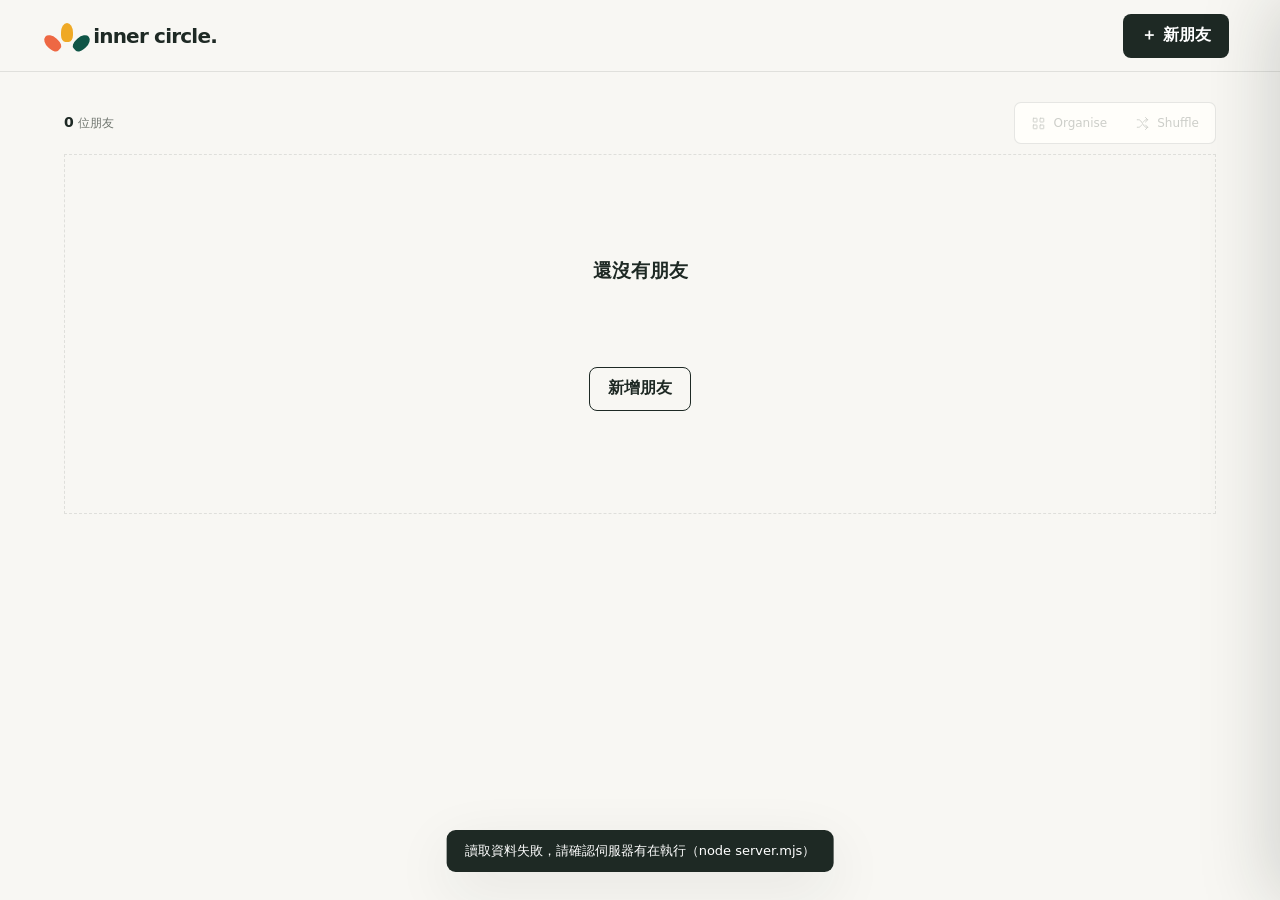
==== commit 07805f63: "Simplify the collection interface and hide friend categories" ====
--- a/index.html
+++ b/index.html
@@ -3,7 +3,8 @@
   <head>
     <meta charset="UTF-8" />
     <meta name="viewport" content="width=device-width, initial-scale=1.0" />
-    <meta name="theme-color" content="#f6f0e6" />
+    <meta name="theme-color" content="#f8f7f3" />
+    <meta name="color-scheme" content="light" />
     <meta
       name="description"
       content="一個用來記住朋友的興趣、近況與相處片段的私人關係手帳。"
@@ -18,15 +19,8 @@
           <span class="brand-mark" aria-hidden="true"><i></i><i></i><i></i></span>
           <span>inner circle.</span>
         </a>
-        <nav class="nav-links" aria-label="主要導覽">
-          <a class="active" href="#friends">朋友</a>
-          <a href="#about">關於</a>
-        </nav>
         <div class="header-actions">
-          <button class="icon-button" id="themeButton" type="button" aria-label="切換深色模式">
-            <svg viewBox="0 0 24 24" aria-hidden="true"><path d="M12 3v2m0 14v2M4.2 4.2l1.4 1.4m12.8 12.8 1.4 1.4M3 12h2m14 0h2M4.2 19.8l1.4-1.4M18.4 5.6l1.4-1.4"/><circle cx="12" cy="12" r="4"/></svg>
-          </button>
-          <button class="primary-button" id="openAddFriend" type="button">
+          <button class="primary-button" id="openAddFriend" type="button" aria-label="新增朋友">
             <span>＋</span> 新朋友
           </button>
         </div>
@@ -34,37 +28,12 @@
 
       <main id="top">
         <section class="content-section" id="friends" aria-labelledby="friends-title">
-          <div class="section-heading">
-            <div>
-              <p class="eyebrow">A LITTLE COLLECTION OF MY PEOPLE</p>
-              <h1 id="friends-title">我的朋友們<span>。</span></h1>
-              <p class="section-subtitle">把每張臉孔，收在心上。</p>
-            </div>
-            <p class="collection-note">Some people make<br />the world feel smaller.</p>
-          </div>
+          <h1 class="sr-only" id="friends-title">朋友</h1>
 
           <div class="workspace">
-            <aside class="sidebar">
-              <label class="search-box" for="searchInput">
-                <span class="sr-only">搜尋朋友</span>
-                <input id="searchInput" type="search" placeholder="找一位朋友…" autocomplete="off" />
-              </label>
-
-              <div class="filter-block">
-                <span class="filter-label">關係</span>
-                <div class="filter-list" id="filterList">
-                  <button class="active" type="button" data-filter="all"><span>全部</span><b id="countAll">0</b></button>
-                  <button type="button" data-filter="close"><span>親近好友</span><b id="countClose">0</b></button>
-                  <button type="button" data-filter="work"><span>工作夥伴</span><b id="countWork">0</b></button>
-                  <button type="button" data-filter="community"><span>生活圈</span><b id="countCommunity">0</b></button>
-                </div>
-              </div>
-
-            </aside>
-
             <div class="friends-area">
               <div class="result-bar">
-                <p><strong id="resultCount">0</strong> 位朋友 <span class="result-divider">/</span> <span id="filterHint">隨心散落</span></p>
+                <p><strong id="resultCount">0</strong> 位朋友</p>
                 <div class="board-actions" aria-label="整理朋友郵票">
                   <button id="organiseStamps" type="button"><svg viewBox="0 0 20 20" aria-hidden="true"><rect x="3" y="3" width="5" height="5" rx=".5"/><rect x="12" y="3" width="5" height="5" rx=".5"/><rect x="3" y="12" width="5" height="5" rx=".5"/><rect x="12" y="12" width="5" height="5" rx=".5"/></svg>Organise</button>
                   <button id="shuffleStamps" type="button"><svg viewBox="0 0 20 20" aria-hidden="true"><path d="M3 5h2c4 0 6 10 10 10h2m-3-3 3 3-3 3M3 15h2c1.5 0 2.7-1.4 4-3.2M11 8.2C12.3 6.4 13.5 5 15 5h2m-3-3 3 3-3 3"/></svg>Shuffle</button>
@@ -81,31 +50,16 @@
                   <button class="focus-close" id="closeStampFocus" type="button" aria-label="退出專注模式">返回收藏 <kbd>esc</kbd></button>
                 </div>
               </div>
-              <div class="board-caption" id="boardHelp"><span>拖曳，隨心擺放。點一下，靠近一點。<span class="sr-only">以 Tab 選取朋友，方向鍵移動，Enter 進入專注模式，Escape 返回。</span></span><span aria-hidden="true">A CIRCLE, ALWAYS GROWING.</span></div>
+              <p class="sr-only" id="boardHelp">拖曳可移動郵票，點選可進入專注模式。以 Tab 選取朋友，方向鍵移動，Enter 進入專注模式，Escape 返回。</p>
               <p class="sr-only" id="boardStatus" role="status" aria-live="polite"></p>
               <div class="empty-state" id="emptyState" hidden>
-                <span>◌</span>
-                <h3>還沒有找到這位朋友</h3>
-                <p>試試別的關鍵字，或把他加進你的生活圈。</p>
+                <h3>還沒有朋友</h3>
                 <button class="secondary-button" id="emptyAddFriend" type="button">新增朋友</button>
               </div>
             </div>
           </div>
         </section>
-
-
-        <section class="about-section" id="about">
-          <span class="about-symbol" aria-hidden="true">✦</span>
-          <p>“我們記得的細節，<br />會成為別人被好好看見的證明。”</p>
-          <span class="about-caption">— Inner Circle</span>
-        </section>
       </main>
-
-      <footer>
-        <a class="brand footer-brand" href="#top"><span class="brand-mark" aria-hidden="true"><i></i><i></i><i></i></span><span>inner circle.</span></a>
-        <p>一個安靜、私人的朋友手帳。資料只留在這台裝置。</p>
-        <span>Made with care · 2026</span>
-      </footer>
     </div>
 
     <div class="drawer-backdrop" id="drawerBackdrop" hidden></div>
@@ -118,20 +72,18 @@
       <form id="friendForm">
         <div class="dialog-header">
           <div>
-            <p class="eyebrow">NEW PERSON</p>
-            <h2>記住一位新朋友</h2>
+            <h2>新增朋友</h2>
           </div>
           <button class="icon-button dialog-close" type="button" data-close-dialog="friendDialog" aria-label="關閉">×</button>
         </div>
         <div class="form-grid">
           <label><span>名字 *</span><input name="name" required placeholder="例如：林小雨" /></label>
           <label><span>暱稱</span><input name="nickname" placeholder="你怎麼稱呼他？" /></label>
-          <label><span>關係</span><select name="relation"><option value="close">親近好友</option><option value="work">工作夥伴</option><option value="community">生活圈</option></select></label>
           <label><span>生日</span><input name="birthday" type="date" /></label>
         </div>
         <div class="dialog-actions">
           <button class="text-button" type="button" data-close-dialog="friendDialog">取消</button>
-          <button class="primary-button" type="submit">加入我的生活圈</button>
+          <button class="primary-button" type="submit">新增朋友</button>
         </div>
       </form>
     </dialog>
--- a/styles.css
+++ b/styles.css
@@ -1,4 +1,21 @@
+/* Bundled locally: no profile text or font requests leave the notebook. */
+@font-face {
+  font-family: "Gloria Hallelujah";
+  src: url("assets/fonts/gloria-hallelujah/GloriaHallelujah.ttf") format("truetype");
+  font-style: normal;
+  font-weight: 400;
+  font-display: swap;
+}
+@font-face {
+  font-family: "LXGW WenKai TC";
+  src: url("assets/fonts/lxgw-wenkai-tc/LXGWWenKaiTC-Regular.ttf") format("truetype");
+  font-style: normal;
+  font-weight: 400;
+  font-display: swap;
+}
+
 :root {
+  color-scheme: light;
   --paper: #f8f7f3;
   --paper-2: #fffefa;
   --ink: #1e2924;
@@ -12,6 +29,7 @@
   --cobalt: #2e63e8;
   --shadow: 0 18px 60px rgba(34, 45, 39, 0.09);
   --font: ui-rounded, "SF Pro Rounded", "PingFang TC", "Noto Sans TC", system-ui, sans-serif;
+  --font-handwritten: "Gloria Hallelujah", "LXGW WenKai TC", "PingFang TC", cursive;
 }
 
 * { box-sizing: border-box; }
@@ -33,7 +51,7 @@
 .topbar {
   height: 72px;
   display: grid;
-  grid-template-columns: 1fr auto 1fr;
+  grid-template-columns: 1fr auto;
   align-items: center;
   padding: 0 clamp(22px, 4vw, 68px);
   background: rgba(248, 247, 243, 0.94);
@@ -49,10 +67,6 @@
 .brand-mark i:nth-child(1) { left: 1px; bottom: 0; transform: rotate(-48deg); }
 .brand-mark i:nth-child(2) { left: 10px; top: 1px; transform: rotate(0); background: var(--mustard); }
 .brand-mark i:nth-child(3) { right: 0; bottom: 0; transform: rotate(48deg); background: var(--forest); }
-.nav-links { display: flex; align-items: center; gap: 38px; font-size: 14px; }
-.nav-links a { color: var(--muted); position: relative; padding: 25px 0 22px; }
-.nav-links a:hover, .nav-links a.active { color: var(--ink); }
-.nav-links a.active::after { content: ""; position: absolute; height: 1px; background: var(--ink); left: 0; right: 0; bottom: 15px; }
 .header-actions { justify-self: end; display: flex; align-items: center; gap: 10px; }
 .icon-button, .view-switch button {
   border: 1px solid var(--line);
@@ -63,7 +77,7 @@
 }
 .icon-button { width: 40px; height: 40px; border-radius: 50%; }
 .icon-button svg { width: 18px; fill: none; stroke: currentColor; stroke-width: 1.8; stroke-linecap: round; }
-.primary-button, .secondary-button, .hero-cta {
+.primary-button, .secondary-button {
   border: 0;
   min-height: 44px;
   padding: 0 18px;
@@ -73,46 +87,16 @@
   transition: transform .2s ease, box-shadow .2s ease, background .2s ease;
 }
 .primary-button { background: var(--ink); color: #fff; box-shadow: none; }
-.primary-button:hover, .hero-cta:hover { transform: translateY(-1px); box-shadow: none; opacity: .9; }
-
-.hero {
-  min-height: min(620px, calc(100vh - 72px));
-  position: relative;
-  display: flex;
-  align-items: center;
-  overflow: hidden;
-  border-bottom: 1px solid var(--line);
-}
-.hero > img { position: absolute; inset: 0; width: 100%; height: 100%; object-fit: cover; object-position: center; filter: saturate(.72) contrast(.94); }
-.hero-scrim { position: absolute; inset: 0; background: linear-gradient(90deg, rgba(248,247,243,.97) 0%, rgba(248,247,243,.86) 28%, rgba(248,247,243,.12) 64%, rgba(248,247,243,.03)); }
-.hero-copy { position: relative; z-index: 2; width: min(560px, 48vw); margin-left: clamp(24px, 7vw, 112px); padding: 56px 0; }
+.primary-button:hover { transform: translateY(-1px); box-shadow: none; opacity: .9; }
+
 .eyebrow { margin: 0 0 14px; color: var(--orange); letter-spacing: .16em; font-size: 11px; font-weight: 700; }
-.hero h1 { margin: 0; font-size: clamp(54px, 6vw, 88px); line-height: .98; letter-spacing: -.07em; font-weight: 600; }
-.hero-copy > p:not(.eyebrow) { margin: 28px 0 32px; color: #4e5a54; line-height: 1.8; font-size: clamp(15px, 1.3vw, 19px); }
-.hero-cta { background: var(--ink); color: #fff; padding: 0 20px; height: 48px; }
-.hero-cta span { margin-left: 16px; font-size: 18px; }
-.content-section { padding: 88px clamp(22px, 5vw, 82px); max-width: 1480px; margin: auto; }
-.section-heading { display: flex; justify-content: space-between; align-items: end; margin-bottom: 50px; }
-.section-heading h2 { margin: 0; font-size: clamp(38px, 4vw, 58px); line-height: 1; letter-spacing: -.055em; font-weight: 600; }
-.section-subtitle { margin: 14px 0 0; color: var(--muted); }
+.content-section { padding: 20px clamp(20px, 5vw, 82px) 32px; max-width: 1480px; margin: auto; scroll-margin-top: 72px; }
 .view-switch { display: flex; border: 1px solid var(--line); background: var(--paper-2); padding: 4px; border-radius: 12px; }
 .view-switch button { width: 38px; height: 34px; border: 0; background: transparent; border-radius: 8px; }
 .view-switch button.active { color: #fff; background: var(--forest); }
 .view-switch svg { width: 17px; fill: none; stroke: currentColor; stroke-width: 1.7; }
 
-.workspace { display: grid; grid-template-columns: 210px minmax(0, 1fr); gap: clamp(32px, 5vw, 68px); }
-.sidebar { border-top: 1px solid var(--line); padding-top: 22px; }
-.search-box { height: 45px; background: var(--paper-2); border: 1px solid var(--line); display: flex; align-items: center; padding: 0 13px; gap: 9px; border-radius: 10px; }
-.search-box:focus-within { border-color: var(--forest); box-shadow: 0 0 0 3px rgba(15,85,70,.08); }
-.search-box svg { width: 17px; fill: none; stroke: var(--muted); stroke-width: 1.8; }
-.search-box input { border: 0; outline: 0; background: none; width: 100%; min-width: 0; color: var(--ink); }
-.filter-block { margin-top: 34px; }
-.filter-label { display: block; color: var(--muted); font-size: 11px; letter-spacing: .12em; margin-bottom: 10px; }
-.filter-list { display: grid; gap: 3px; }
-.filter-list button { border: 0; background: transparent; padding: 10px 11px; display: flex; justify-content: space-between; border-radius: 8px; cursor: pointer; color: var(--muted); text-align: left; }
-.filter-list button.active { background: var(--ink); color: #fff; }
-.filter-list b { font-size: 11px; font-weight: 500; opacity: .65; }
-.result-bar { min-height: 46px; display: flex; justify-content: space-between; align-items: start; border-top: 1px solid var(--line); padding-top: 18px; margin-bottom: 20px; color: var(--muted); font-size: 12px; }
+.result-bar { display: flex; justify-content: space-between; align-items: center; gap: 12px; min-height: 62px; padding: 10px 0; color: var(--muted); font-size: 12px; }
 .result-bar p { margin: 0; }
 .result-bar strong { color: var(--ink); font-size: 14px; }
 .friends-grid { display: grid; grid-template-columns: repeat(3, minmax(0, 1fr)); gap: clamp(12px, 2vw, 28px); }
@@ -132,7 +116,6 @@
   transition: background .2s ease, border-color .2s ease;
 }
 .friend-card:hover { background: var(--paper-2); border-color: var(--line); }
-.relation-label { font-size: 11px; color: var(--muted); }
 .more-button { width: 30px; height: 30px; display: grid; place-items: center; color: var(--muted); font-size: 18px; }
 .avatar { margin: 0 auto 18px; width: 164px; height: 164px; }
 .avatar svg { width: 100%; height: 100%; overflow: visible; }
@@ -145,18 +128,9 @@
 .empty-state { min-height: 360px; border: 1px dashed var(--line); text-align: center; place-items: center; padding: 70px 20px; }
 .empty-state:not([hidden]) { display: grid; }
 .empty-state > span { color: var(--orange); font-size: 46px; }
-.empty-state h3 { margin: 12px 0 0; }
+.empty-state h3 { margin: 0 0 18px; }
 .empty-state p { color: var(--muted); margin: 4px 0 18px; }
 .secondary-button { background: transparent; border: 1px solid var(--ink); }
-
-
-.about-section { min-height: 380px; background: var(--paper-2); color: var(--ink); border-top: 1px solid var(--line); display: grid; place-items: center; align-content: center; text-align: center; padding: 80px 24px; }
-.about-symbol { color: var(--mustard); font-size: 25px; }
-.about-section p { font-size: clamp(27px, 3.4vw, 50px); line-height: 1.5; letter-spacing: -.035em; margin: 22px 0; }
-.about-caption { font-size: 12px; opacity: .6; }
-footer { min-height: 150px; display: grid; grid-template-columns: 1fr auto 1fr; align-items: center; padding: 30px clamp(22px, 5vw, 82px); gap: 30px; }
-footer p { color: var(--muted); font-size: 12px; text-align: center; }
-footer > span { color: var(--muted); font-size: 11px; justify-self: end; }
 
 .drawer-backdrop { position: fixed; inset: 0; z-index: 39; background: rgba(17,29,24,.32); backdrop-filter: blur(3px); }
 .friend-drawer { position: fixed; z-index: 40; top: 0; right: 0; bottom: 0; width: min(760px, 100%); background: var(--paper-2); box-shadow: -22px 0 70px rgba(22,32,27,.18); transform: translateX(102%); transition: transform .34s cubic-bezier(.2,.8,.2,1); overflow-y: auto; scroll-behavior: smooth; }
@@ -271,43 +245,13 @@
 .toast { position: fixed; z-index: 70; left: 50%; bottom: 28px; transform: translate(-50%, 120px); background: var(--ink); color: #fff; padding: 12px 18px; border-radius: 9px; font-size: 13px; box-shadow: var(--shadow); transition: transform .3s ease; }
 .toast.show { transform: translate(-50%, 0); }
 
-body.dark { --paper: #18221e; --paper-2: #202c27; --ink: #f3ede2; --muted: #aab2ab; --line: rgba(255,255,255,.12); --grid-line: rgba(255,255,255,.055); --forest: #dd7b52; --forest-2: #0e1713; }
-body.dark .topbar { background: rgba(24,34,30,.9); }
-body.dark .hero-scrim { background: linear-gradient(90deg, rgba(24,34,30,.96), rgba(24,34,30,.75) 31%, rgba(24,34,30,.03) 67%); }
-body.dark .hero-copy > p:not(.eyebrow) { color: #c0c9c2; }
-body.dark .drawer-hero, body.dark .drawer-life { background: rgba(32,44,39,.92); }
-body.dark .avatar svg { filter: brightness(.9); }
-body.dark .detail-tabs { background: rgba(32,44,39,.94); }
-body.dark .recent-update { background: #28362f; }
-body.dark .now-item p, body.dark .profile-event p, body.dark .source-entry pre { color: #b5beb8; }
-
 @media (max-width: 1040px) {
   .friends-grid { grid-template-columns: repeat(2, minmax(0, 1fr)); }
-  .hero { min-height: 650px; }
-  .hero-copy { width: 58vw; }
 }
 @media (max-width: 760px) {
   .topbar { grid-template-columns: 1fr auto; height: 68px; padding: 0 18px; }
-  .nav-links { display: none; }
   .header-actions .icon-button { display: none; }
   .primary-button { min-height: 40px; padding: 0 14px; }
-  .hero { min-height: 610px; align-items: end; }
-  .hero > img { object-position: 64% center; }
-  .hero-scrim { background: linear-gradient(0deg, rgba(247,242,233,.98) 0%, rgba(247,242,233,.9) 33%, rgba(247,242,233,.05) 70%); }
-  body.dark .hero-scrim { background: linear-gradient(0deg, rgba(24,34,30,.98), rgba(24,34,30,.83) 35%, rgba(24,34,30,.03) 72%); }
-  .hero-copy { width: auto; margin: 0; padding: 40px 24px; }
-  .hero h1 { font-size: 58px; }
-  .hero-copy > p:not(.eyebrow) { margin: 20px 0 24px; }
-  .content-section { padding: 72px 20px; }
-  .section-heading { align-items: end; margin-bottom: 36px; }
-  .section-heading h2 { font-size: 42px; }
-  .section-subtitle { font-size: 13px; }
-  .workspace { grid-template-columns: 1fr; gap: 28px; }
-  .sidebar { display: grid; grid-template-columns: 1fr; }
-  .filter-block { margin-top: 18px; overflow-x: auto; }
-  .filter-label { display: none; }
-  .filter-list { display: flex; min-width: max-content; gap: 8px; }
-  .filter-list button { border: 1px solid var(--line); }
   .friends-grid { grid-template-columns: 1fr 1fr; gap: 10px; }
   .friend-card { min-height: 230px; padding: 18px 10px; }
   .avatar { width: 132px; height: 132px; }
@@ -315,9 +259,6 @@
   .friends-grid.list-mode .friend-card { grid-template-columns: 76px 1fr; gap: 12px; min-height: 110px; }
   .friends-grid.list-mode .avatar { width: 70px; height: 70px; }
   .friends-grid.list-mode .friend-card h3 { grid-column: 2; }
-  footer { grid-template-columns: 1fr; text-align: center; padding: 48px 22px; }
-  footer .brand, footer > span { justify-self: center; }
-  footer p { margin: 0; }
   .drawer-body, .drawer-hero { padding-left: 24px; padding-right: 24px; }
   .detail-header { min-height: 158px; padding: 28px 58px 24px 22px; grid-template-columns: 84px 1fr; gap: 16px; }
   .detail-avatar { width: 84px; height: 84px; }
@@ -352,23 +293,6 @@
 .sr-only { position: absolute; width: 1px; height: 1px; padding: 0; margin: -1px; overflow: hidden; clip: rect(0, 0, 0, 0); white-space: nowrap; border: 0; }
 [hidden] { display: none !important; }
 button:focus-visible, a:focus-visible, .friend-card:focus-visible { outline: 2px solid var(--forest); outline-offset: 5px; }
-.content-section { max-width: 1480px; padding: 64px clamp(20px, 5vw, 82px) 48px; scroll-margin-top: 72px; }
-.section-heading { margin-bottom: 38px; align-items: center; }
-.section-heading h1 { margin: 0; font-size: clamp(40px, 4.8vw, 64px); font-weight: 500; line-height: 1.15; letter-spacing: -.06em; }
-.section-heading h1 > span { color: var(--orange); }
-.section-heading .eyebrow { font-size: 9px; letter-spacing: .17em; margin-bottom: 17px; }
-.section-subtitle { font-size: 14px; margin-top: 16px; }
-.collection-note { color: var(--muted); font: italic 19px/1.5 Georgia, serif; transform: rotate(-4deg); margin: 12px 8px 0 24px; }
-.workspace { display: block; }
-.sidebar { display: flex; flex-direction: row-reverse; justify-content: space-between; align-items: center; gap: 22px; border: 0; padding: 0 0 22px; }
-.search-box { width: 205px; flex-shrink: 0; height: 40px; border-radius: 4px; background: transparent; font-size: 13px; }
-.filter-block { margin: 0; overflow-x: auto; }
-.filter-label { display: none; }
-.filter-list { display: flex; gap: 6px; min-width: max-content; }
-.filter-list button { gap: 12px; padding: 10px 14px; font-size: 12px; border: 0; border-radius: 5px; }
-.filter-list button.active { background: var(--ink); }
-.result-bar { align-items: center; min-height: 62px; margin: 0; padding: 10px 0; }
-.result-divider { margin: 0 9px; opacity: .4; }
 .board-actions { display: flex; gap: 4px; padding: 4px; border: 1px solid var(--line); border-radius: 7px; background: var(--paper-2); }
 .board-actions button { display: flex; align-items: center; gap: 7px; min-height: 32px; padding: 0 12px; border: 0; border-radius: 4px; background: transparent; font-size: 12px; cursor: pointer; transition: background .2s; }
 .board-actions button:hover { background: var(--paper); }
@@ -379,7 +303,8 @@
 .friend-card { width: 132px; min-height: 0; height: 176px; padding: 0; border: 0; border-radius: 0; overflow: visible; background: transparent; justify-self: center; justify-content: flex-start; user-select: none; -webkit-user-select: none; }
 .friend-card:hover { background: transparent; border: 0; }
 .friend-card .avatar { width: 132px; height: 132px; margin: 0 0 10px; filter: drop-shadow(0 3px 1px rgba(30,41,36,.1)); }
-.friend-card h3 { max-width: 100%; font-size: 14px; font-weight: 500; letter-spacing: -.025em; line-height: 1.4; padding: 3px 8px; background: var(--paper-2); border-radius: 3px; overflow: hidden; text-overflow: ellipsis; white-space: nowrap; }
+.friend-card h3 { max-width: 100%; font-family: var(--font-handwritten); font-size: 16px; font-weight: 400; font-synthesis: none; letter-spacing: 0; line-height: 1.65; padding: 3px 8px; background: var(--paper-2); border-radius: 3px; overflow: hidden; text-overflow: ellipsis; white-space: nowrap; }
+.detail-identity h2 { font-family: var(--font-handwritten); font-weight: 400; font-synthesis: none; letter-spacing: 0; line-height: 1.6; }
 .friend-card img, .friend-card svg { pointer-events: none; -webkit-user-drag: none; }
 .friends-grid.board-ready { position: absolute; inset: 0; display: block; padding: 0; }
 .board-ready .friend-card { position: absolute; top: 0; left: 0; width: var(--stamp-size); height: var(--stamp-height); touch-action: none; cursor: grab; will-change: transform; transition: filter 200ms ease, opacity 200ms ease; }
@@ -388,39 +313,21 @@
 .board-ready .friend-card.is-dragging { cursor: grabbing; }
 .has-focus .friend-card:not(.is-focused) { filter: blur(16px); opacity: .65; pointer-events: none; }
 .board-ready .friend-card.is-focused { cursor: pointer; }
-.sidebar { transition: filter 200ms ease, opacity 200ms ease; }
-.sidebar.is-softened { filter: blur(8px); opacity: .6; pointer-events: none; }
 .board-actions button:disabled { opacity: .35; cursor: default; }
-.board-caption { display: flex; justify-content: space-between; gap: 20px; padding: 18px 0 0; color: var(--muted); font-size: 11px; }
-.board-caption > span:last-child { font-size: 8px; letter-spacing: .16em; }
 .stamp-focus-controls { position: absolute; z-index: 100001; left: 50%; top: 70%; transform: translateX(-50%); text-align: center; }
 .stamp-focus-controls[hidden] { display: none; }
 .focus-profile { display: flex; align-items: center; justify-content: center; gap: 20px; min-height: 42px; padding: 0 18px; border: 1px solid var(--ink); border-radius: 5px; color: var(--paper-2); background: var(--ink); font-size: 12px; white-space: nowrap; cursor: pointer; }
 .focus-close { display: block; margin: 12px auto 0; border: 0; padding: 8px; background: var(--paper-2); border-radius: 3px; color: var(--muted); font-size: 11px; cursor: pointer; }
 .focus-close kbd { border: 1px solid var(--line); border-radius: 3px; padding: 2px 4px; margin-left: 8px; font-size: 9px; }
-.focus-bubble { position: absolute; z-index: 100002; left: 50%; width: min(330px, calc(100% - 36px)); padding: 18px 22px 14px; transform: translateX(-50%); border: 1px solid var(--line); border-radius: 20px 20px 20px 6px; background: var(--paper-2); box-shadow: 0 7px 24px rgba(30,41,36,.07); cursor: default; }
+.focus-bubble { position: absolute; z-index: 100002; left: 50%; width: min(360px, calc(100% - 36px)); padding: 18px 22px 14px; transform: translateX(-50%); border: 1px solid var(--line); border-radius: 20px 20px 20px 6px; background: var(--paper-2); box-shadow: 0 7px 24px rgba(30,41,36,.07); cursor: default; }
 .focus-bubble::after { content: ""; position: absolute; left: calc(50% - 7px); bottom: -8px; width: 14px; height: 14px; transform: rotate(45deg); border-right: 1px solid var(--line); border-bottom: 1px solid var(--line); background: var(--paper-2); }
 .focus-bubble:not([hidden]) { animation: focus-bubble-in 240ms 100ms ease-out both; }
-.focus-bubble-text { margin: 0; color: var(--ink); font-size: 14px; line-height: 1.8; overflow-wrap: anywhere; }
+.focus-bubble-text { margin: 0; color: var(--ink); font-family: var(--font-handwritten); font-size: 17px; font-weight: 400; font-synthesis: none; line-height: 1.8; overflow-wrap: anywhere; }
 .focus-bubble-caption { display: block; margin-top: 10px; color: var(--muted); font-size: 9px; letter-spacing: .025em; }
 @keyframes focus-bubble-in { from { opacity: 0; transform: translate(-50%, 7px); } to { opacity: 1; transform: translate(-50%, 0); } }
-.about-section { min-height: 200px; background: transparent; padding: 44px 24px; }
-.about-section p { font-size: clamp(20px, 2.2vw, 30px); margin: 12px 0; }
-.about-symbol { font-size: 17px; }
-footer { min-height: 110px; }
 @media (max-width: 760px) {
-  .content-section { padding: 34px 16px 30px; }
-  .section-heading { margin-bottom: 28px; }
-  .section-heading h1 { font-size: 40px; }
-  .collection-note { display: none; }
-  .sidebar { display: flex; flex-direction: column; align-items: stretch; gap: 16px; padding-bottom: 16px; }
-  .search-box { width: 100%; }
-  .filter-list { gap: 4px; }
-  .filter-list button { padding: 9px 10px; gap: 8px; }
+  .content-section { padding: 12px 16px 24px; }
   .board-actions button { padding: 0 8px; gap: 5px; font-size: 11px; }
   .result-bar { font-size: 10px; }
-  .result-divider { margin: 0 5px; }
-  .board-caption { font-size: 10px; }
-  .board-caption > span:last-child { display: none; }
   .stamp-board { min-height: 620px; }
 }
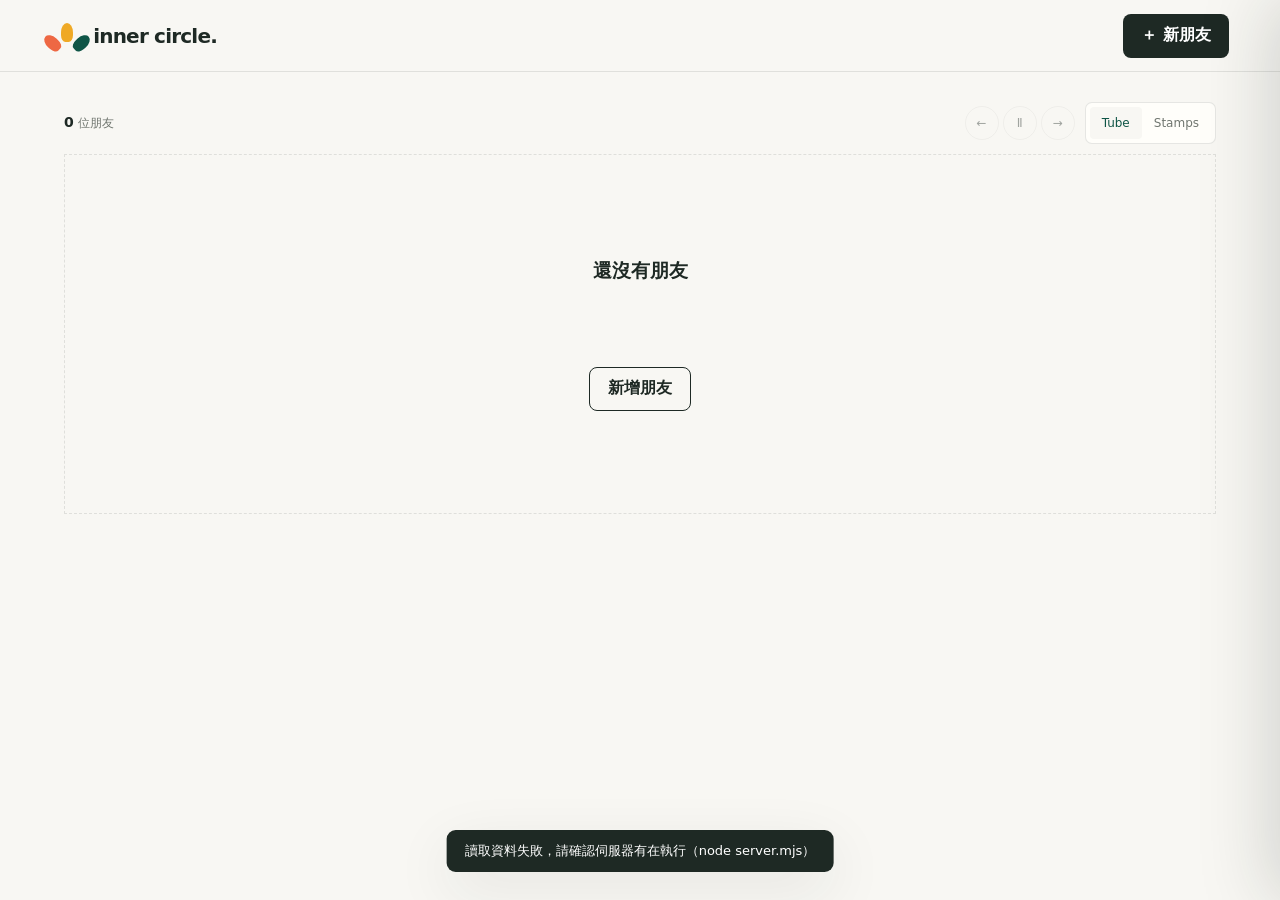
==== commit 42e8671c: "Merge tube design into main while preserving the simplified interface" ====
--- a/index.html
+++ b/index.html
@@ -11,6 +11,7 @@
     />
     <title>Inner Circle — 朋友手帳</title>
     <link rel="stylesheet" href="styles.css" />
+    <link rel="stylesheet" href="tube.css" />
   </head>
   <body>
     <div class="app-shell">
@@ -34,12 +35,29 @@
             <div class="friends-area">
               <div class="result-bar">
                 <p><strong id="resultCount">0</strong> 位朋友</p>
-                <div class="board-actions" aria-label="整理朋友郵票">
+                <div class="collection-controls">
+                <div class="tube-controls" id="tubeControls" role="group" aria-label="環繞相簿控制">
+                  <button type="button" id="tubePrevious" aria-label="向左轉動相簿">←</button>
+                  <button type="button" id="tubePause" aria-pressed="false" aria-label="暫停自動旋轉"><span id="tubePauseIcon" aria-hidden="true">Ⅱ</span><span class="sr-only" id="tubePauseLabel">暫停</span></button>
+                  <button type="button" id="tubeNext" aria-label="向右轉動相簿">→</button>
+                </div>
+                <div class="board-actions" id="stampActions" aria-label="整理朋友郵票" hidden>
                   <button id="organiseStamps" type="button"><svg viewBox="0 0 20 20" aria-hidden="true"><rect x="3" y="3" width="5" height="5" rx=".5"/><rect x="12" y="3" width="5" height="5" rx=".5"/><rect x="3" y="12" width="5" height="5" rx=".5"/><rect x="12" y="12" width="5" height="5" rx=".5"/></svg>Organise</button>
                   <button id="shuffleStamps" type="button"><svg viewBox="0 0 20 20" aria-hidden="true"><path d="M3 5h2c4 0 6 10 10 10h2m-3-3 3 3-3 3M3 15h2c1.5 0 2.7-1.4 4-3.2M11 8.2C12.3 6.4 13.5 5 15 5h2m-3-3 3 3-3 3"/></svg>Shuffle</button>
                 </div>
+                <div class="collection-views" role="group" aria-label="檢視方式">
+                  <button type="button" id="tubeView" class="active" aria-pressed="true" aria-controls="tubeGallery">Tube</button>
+                  <button type="button" id="stampsView" aria-pressed="false" aria-controls="stampBoard">Stamps</button>
+                </div>
+                </div>
               </div>
-              <div class="stamp-board" id="stampBoard" aria-label="朋友郵票收藏" aria-describedby="boardHelp">
+              <div class="tube-gallery" id="tubeGallery" hidden>
+                <div class="tube-stage" id="tubeStage" role="region" aria-label="朋友環繞相簿" aria-describedby="tubeHelp">
+                  <div class="tube-world" id="tubeWorld"></div>
+                </div>
+                <p class="sr-only" id="tubeHelp">左右拖曳或使用方向按鈕轉動。以 Tab 選取朋友，Enter 開啟手帳。可暫停自動旋轉。</p>
+              </div>
+              <div class="stamp-board" id="stampBoard" aria-label="朋友郵票收藏" aria-describedby="boardHelp" hidden>
                 <div class="friends-grid" id="friendsGrid"></div>
                 <div class="focus-bubble" id="stampFocusBubble" hidden role="note" aria-label="依手帳想像的語氣，非本人原話">
                   <p class="focus-bubble-text"></p>
--- a/tube.css
+++ b/tube.css
@@ -0,0 +1,56 @@
+/* Tube view only: keep the shared, simplified interface unchanged. */
+.tube-gallery { margin: 0; }
+.tube-stage {
+  height: clamp(440px, calc(100svh - 165px), 680px);
+  position: relative;
+  overflow: hidden;
+  perspective: 1000px;
+  isolation: isolate;
+  cursor: grab;
+  touch-action: pan-y pinch-zoom;
+  user-select: none;
+  -webkit-user-select: none;
+  background: radial-gradient(ellipse at 50% 50%, rgba(227,218,193,.24), transparent 67%);
+}
+.tube-stage.is-dragging, .tube-stage.is-dragging * { cursor: grabbing !important; }
+.tube-stage::after { content: ""; position: absolute; inset: 0; z-index: 5; pointer-events: none; background: linear-gradient(90deg, var(--paper), transparent 5%, transparent 95%, var(--paper)); }
+.tube-world { position: absolute; top: 50%; left: 50%; transform-style: preserve-3d; }
+.tube-portrait {
+  position: absolute;
+  width: 128px;
+  height: 158px;
+  padding: 10px 12px 9px;
+  border: 1px solid rgba(81,70,44,.07);
+  border-radius: 56% 48% 6px 6px / 8px 7px 6px 5px;
+  background: var(--portrait-paper, #eee7d9);
+  color: #273f33;
+  box-shadow: 0 5px 12px rgba(62,49,23,.035);
+  display: flex;
+  flex-direction: column;
+  align-items: center;
+  justify-content: center;
+  cursor: pointer;
+  backface-visibility: hidden;
+  -webkit-backface-visibility: hidden;
+}
+.tube-portrait::after { content: ""; position: absolute; inset: 4px; border: 1px solid rgba(255,255,255,.25); border-radius: inherit; pointer-events: none; }
+.tube-portrait .avatar { width: 103px; height: 98px; margin: 0 0 7px; flex-shrink: 0; pointer-events: none; }
+.tube-portrait .avatar-img { height: 100%; object-fit: contain; pointer-events: none; -webkit-user-drag: none; }
+.tube-portrait-name { display: block; flex-shrink: 0; font: 400 15px/1.65 var(--font-handwritten); font-synthesis: none; max-width: 100%; overflow: hidden; text-overflow: ellipsis; white-space: nowrap; }
+.tube-portrait:hover { outline: 1.5px solid var(--forest); outline-offset: 4px; }
+.tube-portrait:focus-visible { outline: 3px solid var(--forest); outline-offset: 5px; }
+.collection-controls { display: flex; align-items: center; justify-content: flex-end; flex-wrap: wrap; gap: 10px; }
+.collection-views { display: flex; padding: 4px; border: 1px solid var(--line); border-radius: 7px; background: var(--paper-2); }
+.collection-views button { min-height: 32px; padding: 0 12px; border: 0; border-radius: 4px; background: transparent; color: var(--muted); font-size: 12px; cursor: pointer; }
+.collection-views button.active { color: var(--forest); background: var(--paper); }
+.tube-controls { display: flex; align-items: center; gap: 4px; }
+.tube-controls button { width: 34px; height: 34px; padding: 0; border: 1px solid var(--line); border-radius: 50%; color: var(--ink); background: transparent; cursor: pointer; }
+.tube-controls button:hover { background: var(--paper-2); border-color: var(--forest); }
+.tube-controls button:disabled { opacity: .4; cursor: default; }
+@media (max-width: 760px) {
+  .tube-gallery { margin: 0 -16px; }
+  .tube-stage { height: clamp(440px, calc(100svh - 165px), 600px); }
+  .result-bar { flex-wrap: wrap; }
+  .collection-controls { gap: 6px; margin-left: auto; }
+  .collection-views button { padding: 0 9px; font-size: 11px; }
+}
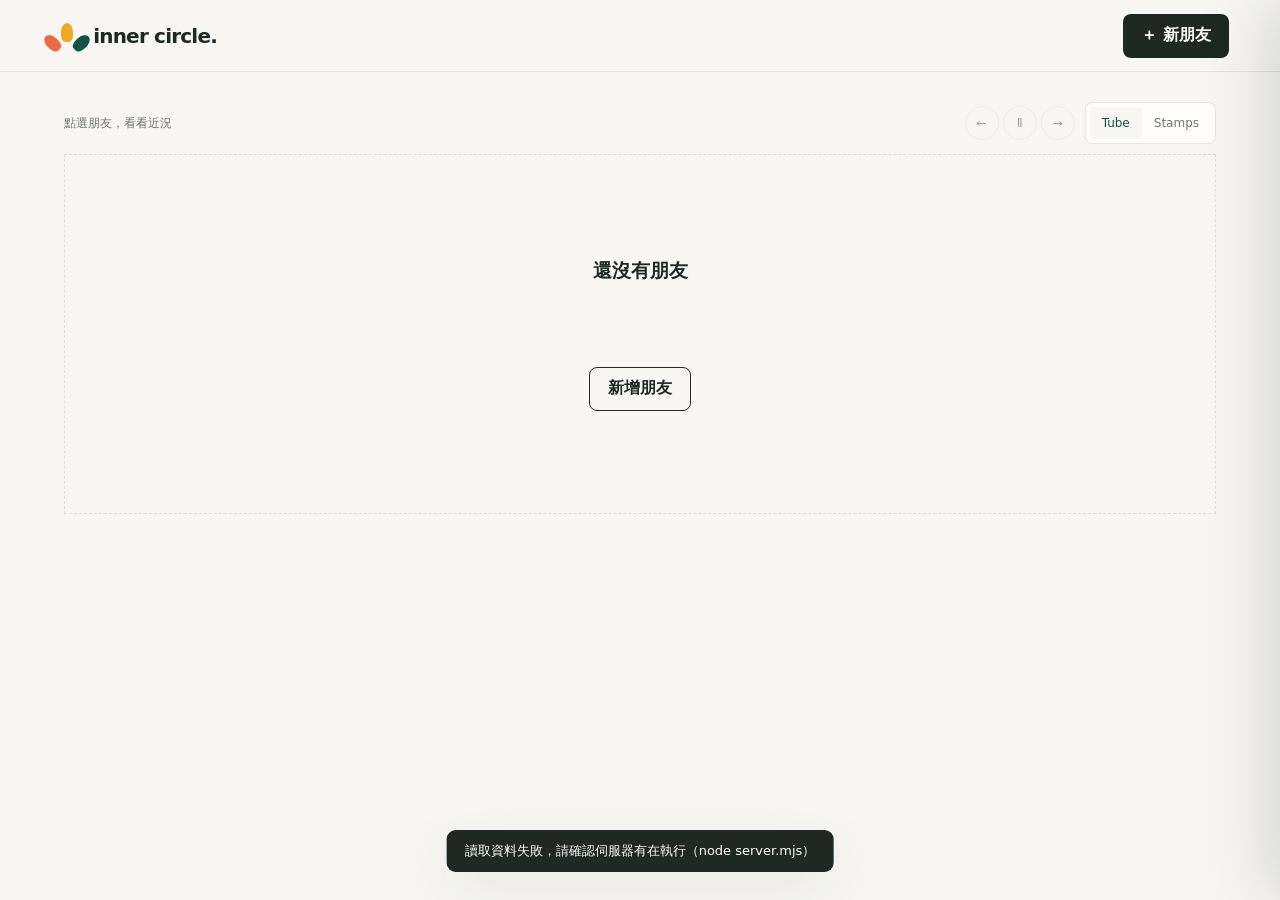
==== commit 725da014: "Restore tube ring lines and replace the friend count with a prompt" ====
--- a/index.html
+++ b/index.html
@@ -34,7 +34,7 @@
           <div class="workspace">
             <div class="friends-area">
               <div class="result-bar">
-                <p><strong id="resultCount">0</strong> 位朋友</p>
+                <p>點選朋友，看看近況</p>
                 <div class="collection-controls">
                 <div class="tube-controls" id="tubeControls" role="group" aria-label="環繞相簿控制">
                   <button type="button" id="tubePrevious" aria-label="向左轉動相簿">←</button>
@@ -53,6 +53,8 @@
               </div>
               <div class="tube-gallery" id="tubeGallery" hidden>
                 <div class="tube-stage" id="tubeStage" role="region" aria-label="朋友環繞相簿" aria-describedby="tubeHelp">
+                  <div class="tube-orbit tube-orbit-top" aria-hidden="true"></div>
+                  <div class="tube-orbit tube-orbit-bottom" aria-hidden="true"></div>
                   <div class="tube-world" id="tubeWorld"></div>
                 </div>
                 <p class="sr-only" id="tubeHelp">左右拖曳或使用方向按鈕轉動。以 Tab 選取朋友，Enter 開啟手帳。可暫停自動旋轉。</p>
--- a/styles.css
+++ b/styles.css
@@ -98,7 +98,6 @@
 
 .result-bar { display: flex; justify-content: space-between; align-items: center; gap: 12px; min-height: 62px; padding: 10px 0; color: var(--muted); font-size: 12px; }
 .result-bar p { margin: 0; }
-.result-bar strong { color: var(--ink); font-size: 14px; }
 .friends-grid { display: grid; grid-template-columns: repeat(3, minmax(0, 1fr)); gap: clamp(12px, 2vw, 28px); }
 .friend-card {
   position: relative;
--- a/tube.css
+++ b/tube.css
@@ -14,6 +14,9 @@
 }
 .tube-stage.is-dragging, .tube-stage.is-dragging * { cursor: grabbing !important; }
 .tube-stage::after { content: ""; position: absolute; inset: 0; z-index: 5; pointer-events: none; background: linear-gradient(90deg, var(--paper), transparent 5%, transparent 95%, var(--paper)); }
+.tube-orbit { pointer-events: none; position: absolute; left: 10%; width: 80%; height: 190px; border: 1px solid rgba(101,116,80,.11); border-radius: 50%; transform: rotate(-5deg); }
+.tube-orbit-top { top: 16%; }
+.tube-orbit-bottom { bottom: 12%; transform: rotate(5deg); }
 .tube-world { position: absolute; top: 50%; left: 50%; transform-style: preserve-3d; }
 .tube-portrait {
   position: absolute;
@@ -50,6 +53,7 @@
 @media (max-width: 760px) {
   .tube-gallery { margin: 0 -16px; }
   .tube-stage { height: clamp(440px, calc(100svh - 165px), 600px); }
+  .tube-orbit { left: -20%; width: 140%; height: 150px; }
   .result-bar { flex-wrap: wrap; }
   .collection-controls { gap: 6px; margin-left: auto; }
   .collection-views button { padding: 0 9px; font-size: 11px; }
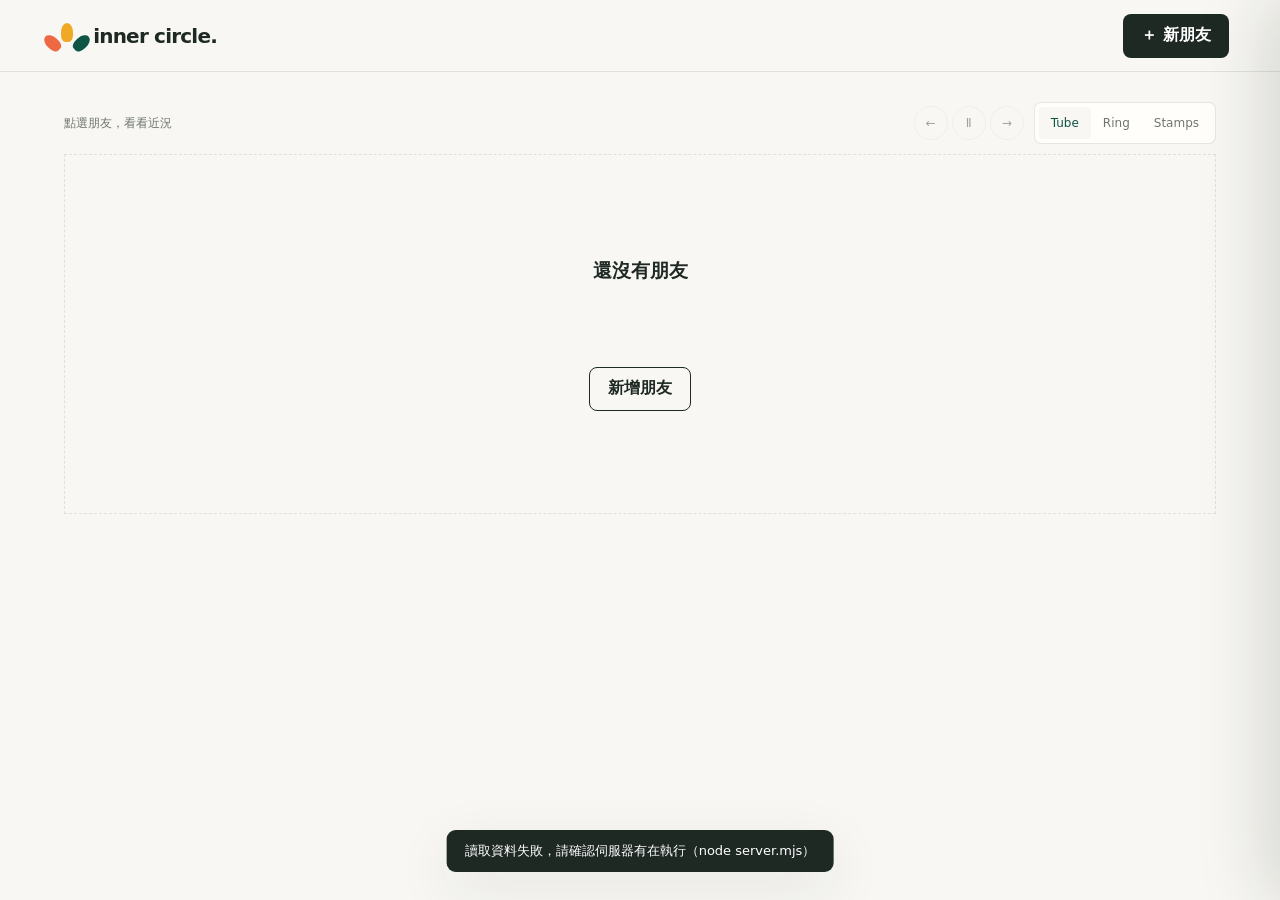
==== commit 027a121a: "Merge horizontal ring carousel while preserving the simple collection views" ====
--- a/index.html
+++ b/index.html
@@ -12,6 +12,7 @@
     <title>Inner Circle — 朋友手帳</title>
     <link rel="stylesheet" href="styles.css" />
     <link rel="stylesheet" href="tube.css" />
+    <link rel="stylesheet" href="carousel.css" />
   </head>
   <body>
     <div class="app-shell">
@@ -45,12 +46,19 @@
                   <button id="organiseStamps" type="button"><svg viewBox="0 0 20 20" aria-hidden="true"><rect x="3" y="3" width="5" height="5" rx=".5"/><rect x="12" y="3" width="5" height="5" rx=".5"/><rect x="3" y="12" width="5" height="5" rx=".5"/><rect x="12" y="12" width="5" height="5" rx=".5"/></svg>Organise</button>
                   <button id="shuffleStamps" type="button"><svg viewBox="0 0 20 20" aria-hidden="true"><path d="M3 5h2c4 0 6 10 10 10h2m-3-3 3 3-3 3M3 15h2c1.5 0 2.7-1.4 4-3.2M11 8.2C12.3 6.4 13.5 5 15 5h2m-3-3 3 3-3 3"/></svg>Shuffle</button>
                 </div>
+                <div class="ring-controls" id="ringControls" role="group" aria-label="橫向轉盤控制" hidden>
+                  <button type="button" id="ringPrevious" aria-label="上一位朋友">←</button>
+                  <button type="button" id="ringNext" aria-label="下一位朋友">→</button>
+                </div>
                 <div class="collection-views" role="group" aria-label="檢視方式">
                   <button type="button" id="tubeView" class="active" aria-pressed="true" aria-controls="tubeGallery">Tube</button>
+                  <button type="button" id="ringView" aria-pressed="false" aria-controls="carouselMode">Ring</button>
                   <button type="button" id="stampsView" aria-pressed="false" aria-controls="stampBoard">Stamps</button>
                 </div>
                 </div>
               </div>
+              <div id="carouselMode" role="region" aria-label="朋友橫向轉盤" aria-describedby="ringHelp" hidden></div>
+              <p class="sr-only" id="ringHelp">左右拖曳、捲動或使用方向鍵轉動。點選側邊朋友移到中央，再點選中央朋友開啟手帳。</p>
               <div class="tube-gallery" id="tubeGallery" hidden>
                 <div class="tube-stage" id="tubeStage" role="region" aria-label="朋友環繞相簿" aria-describedby="tubeHelp">
                   <div class="tube-orbit tube-orbit-top" aria-hidden="true"></div>
--- a/carousel.css
+++ b/carousel.css
@@ -0,0 +1,14 @@
+/* Horizontal arc from viscose-carousel, within the same simple collection. */
+#carouselMode { position: relative; height: clamp(440px, calc(100svh - 165px), 680px); overflow: hidden; touch-action: pan-y pinch-zoom; }
+.carousel-stage { position: absolute; inset: 0; }
+.carousel-card { position: absolute; left: 0; top: 0; margin: 0; padding: 0; border: 0; background: transparent; transform-origin: center; will-change: transform, opacity; cursor: pointer; user-select: none; }
+.carousel-card img, .carousel-card svg { width: 100%; height: 100%; object-fit: contain; display: block; -webkit-user-drag: none; pointer-events: none; filter: drop-shadow(0 22px 30px rgba(24,34,30,.18)); }
+.carousel-meta { position: absolute; transform: translateX(-50%); text-align: center; pointer-events: none; }
+.carousel-meta__name { margin: 0; color: var(--ink); font: 400 clamp(24px, 3vw, 38px)/1.6 var(--font-handwritten); font-synthesis: none; overflow-wrap: anywhere; }
+.ring-controls { display: flex; justify-content: flex-end; gap: 4px; }
+.ring-controls button { width: 34px; height: 34px; padding: 0; border: 1px solid var(--line); border-radius: 50%; color: var(--ink); background: transparent; cursor: pointer; }
+.ring-controls button:hover { background: var(--paper-2); border-color: var(--forest); }
+.ring-controls button:disabled { opacity: .4; cursor: default; }
+@media (max-width: 760px) {
+  #carouselMode { margin: 0 -16px; height: clamp(440px, calc(100svh - 165px), 600px); }
+}
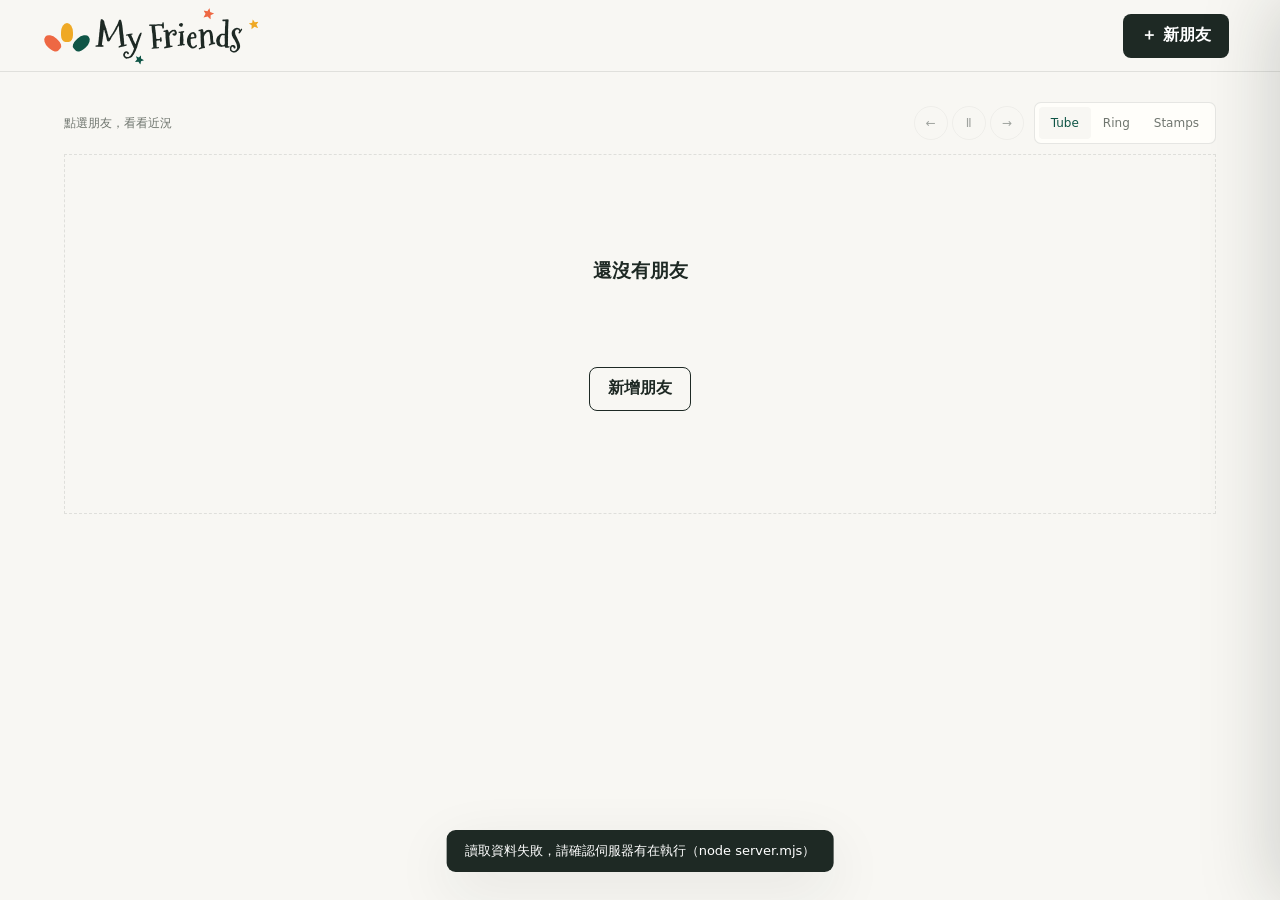
==== commit 232fb7a9: "Add My Friends branding and ring personality bubbles Use Mountains of Christmas Bold 700 with three " ====
--- a/index.html
+++ b/index.html
@@ -9,7 +9,8 @@
       name="description"
       content="一個用來記住朋友的興趣、近況與相處片段的私人關係手帳。"
     />
-    <title>Inner Circle — 朋友手帳</title>
+    <title>My Friends</title>
+    <link rel="preload" href="assets/fonts/mountains-of-christmas/MountainsofChristmas-Bold.ttf" as="font" type="font/ttf" crossorigin />
     <link rel="stylesheet" href="styles.css" />
     <link rel="stylesheet" href="tube.css" />
     <link rel="stylesheet" href="carousel.css" />
@@ -17,9 +18,14 @@
   <body>
     <div class="app-shell">
       <header class="topbar">
-        <a class="brand" href="#top" aria-label="Inner Circle 首頁">
+        <a class="brand" href="#top" aria-label="My Friends 首頁">
           <span class="brand-mark" aria-hidden="true"><i></i><i></i><i></i></span>
-          <span>inner circle.</span>
+          <span class="brand-wordmark">
+            <span class="brand-title">My Friends</span>
+            <span class="brand-star brand-star-orange" aria-hidden="true"></span>
+            <span class="brand-star brand-star-gold" aria-hidden="true"></span>
+            <span class="brand-star brand-star-green" aria-hidden="true"></span>
+          </span>
         </a>
         <div class="header-actions">
           <button class="primary-button" id="openAddFriend" type="button" aria-label="新增朋友">
--- a/styles.css
+++ b/styles.css
@@ -1,4 +1,11 @@
 /* Bundled locally: no profile text or font requests leave the notebook. */
+@font-face {
+  font-family: "Mountains of Christmas";
+  src: url("assets/fonts/mountains-of-christmas/MountainsofChristmas-Bold.ttf") format("truetype");
+  font-style: normal;
+  font-weight: 700;
+  font-display: swap;
+}
 @font-face {
   font-family: "Gloria Hallelujah";
   src: url("assets/fonts/gloria-hallelujah/GloriaHallelujah.ttf") format("truetype");
@@ -62,6 +69,13 @@
   backdrop-filter: blur(18px);
 }
 .brand { display: inline-flex; align-items: center; gap: 11px; font-weight: 700; letter-spacing: -0.04em; font-size: 20px; width: fit-content; }
+.brand-wordmark { position: relative; display: inline-grid; padding: 12px 17px 10px 3px; }
+.brand-title { color: var(--ink); font: 700 clamp(27px, 3vw, 34px)/1 "Mountains of Christmas", var(--font); letter-spacing: 0; font-synthesis: none; white-space: nowrap; }
+/* Small, static paper-star accents, with space reserved outside the lettering. */
+.brand-star { position: absolute; display: block; pointer-events: none; clip-path: polygon(49% 0, 62% 34%, 100% 39%, 72% 61%, 80% 100%, 48% 78%, 13% 94%, 24% 57%, 0 32%, 36% 33%); }
+.brand-star-orange { width: 11px; height: 11px; top: 0; left: 66%; background: var(--orange); transform: rotate(12deg); }
+.brand-star-gold { width: 10px; height: 10px; top: 21%; right: 0; background: var(--mustard); transform: rotate(-14deg); }
+.brand-star-green { width: 9px; height: 9px; bottom: 0; left: 25%; background: var(--forest); transform: rotate(21deg); }
 .brand-mark { position: relative; width: 31px; height: 28px; display: inline-block; }
 .brand-mark i { position: absolute; width: 12px; height: 19px; background: var(--orange); border-radius: 60% 60% 45% 45%; transform-origin: 50% 90%; }
 .brand-mark i:nth-child(1) { left: 1px; bottom: 0; transform: rotate(-48deg); }
--- a/carousel.css
+++ b/carousel.css
@@ -1,14 +1,16 @@
 /* Horizontal arc from viscose-carousel, within the same simple collection. */
-#carouselMode { position: relative; height: clamp(440px, calc(100svh - 165px), 680px); overflow: hidden; touch-action: pan-y pinch-zoom; }
+#carouselMode { position: relative; isolation: isolate; height: clamp(600px, calc(100svh - 165px), 760px); overflow: hidden; touch-action: pan-y pinch-zoom; }
 .carousel-stage { position: absolute; inset: 0; }
 .carousel-card { position: absolute; left: 0; top: 0; margin: 0; padding: 0; border: 0; background: transparent; transform-origin: center; will-change: transform, opacity; cursor: pointer; user-select: none; }
 .carousel-card img, .carousel-card svg { width: 100%; height: 100%; object-fit: contain; display: block; -webkit-user-drag: none; pointer-events: none; filter: drop-shadow(0 22px 30px rgba(24,34,30,.18)); }
-.carousel-meta { position: absolute; transform: translateX(-50%); text-align: center; pointer-events: none; }
+.carousel-meta { position: absolute; z-index: 1001; transform: translateX(-50%); text-align: center; pointer-events: none; }
 .carousel-meta__name { margin: 0; color: var(--ink); font: 400 clamp(24px, 3vw, 38px)/1.6 var(--font-handwritten); font-synthesis: none; overflow-wrap: anywhere; }
+.carousel-bubble { z-index: 1002; }
+.carousel-bubble .focus-bubble-text { max-height: 160px; overflow-y: auto; overscroll-behavior: contain; }
 .ring-controls { display: flex; justify-content: flex-end; gap: 4px; }
 .ring-controls button { width: 34px; height: 34px; padding: 0; border: 1px solid var(--line); border-radius: 50%; color: var(--ink); background: transparent; cursor: pointer; }
 .ring-controls button:hover { background: var(--paper-2); border-color: var(--forest); }
 .ring-controls button:disabled { opacity: .4; cursor: default; }
 @media (max-width: 760px) {
-  #carouselMode { margin: 0 -16px; height: clamp(440px, calc(100svh - 165px), 600px); }
+  #carouselMode { margin: 0 -16px; height: clamp(580px, calc(100svh - 165px), 720px); }
 }
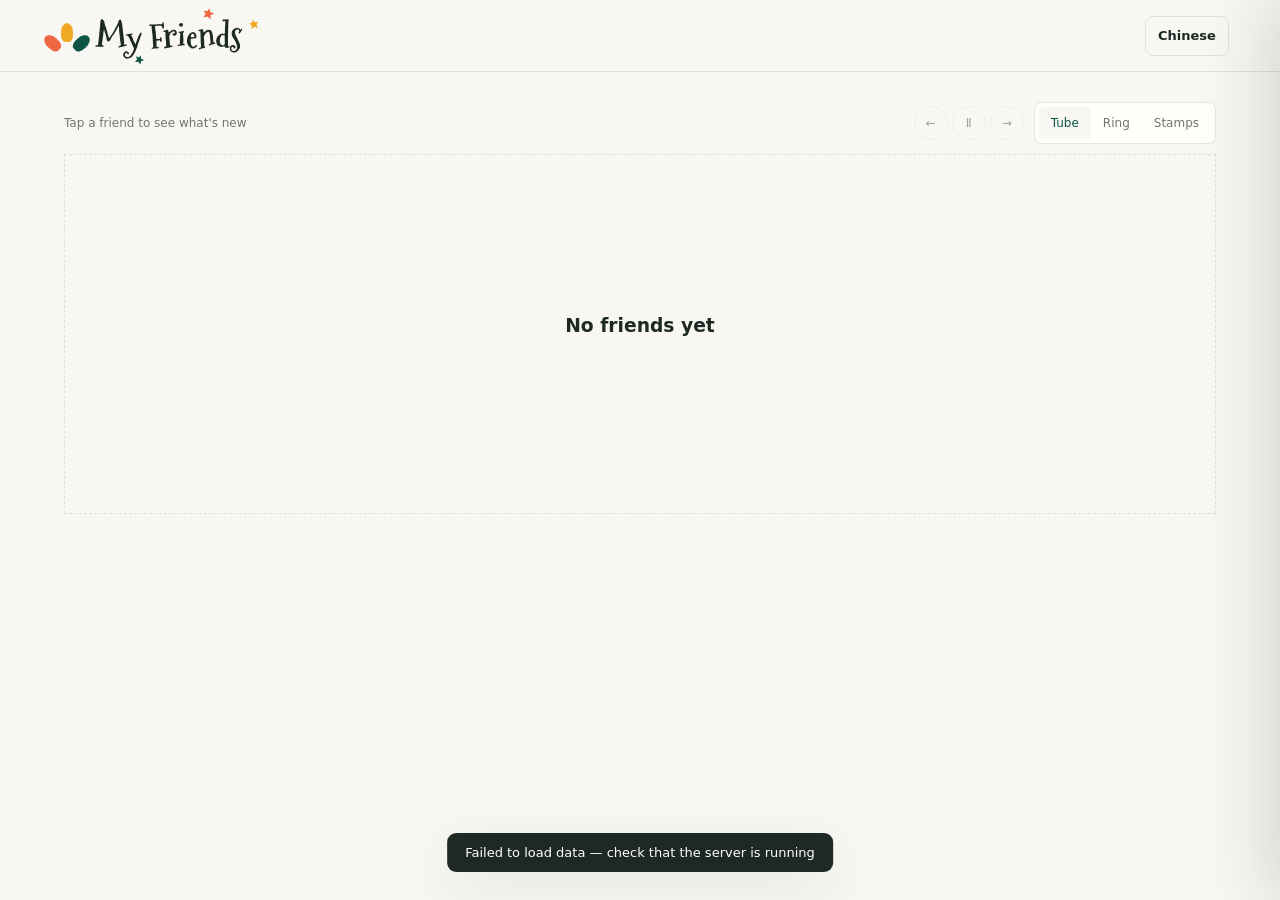
==== commit d523fa95: "Add bilingual UI and read-only GitHub Pages deploy. Bake friend markdown into a static site so the s" ====
--- a/index.html
+++ b/index.html
@@ -18,7 +18,7 @@
   <body>
     <div class="app-shell">
       <header class="topbar">
-        <a class="brand" href="#top" aria-label="My Friends 首頁">
+        <a class="brand" href="#top" data-i18n-aria="brandHome" aria-label="我的朋友首頁">
           <span class="brand-mark" aria-hidden="true"><i></i><i></i><i></i></span>
           <span class="brand-wordmark">
             <span class="brand-title">My Friends</span>
@@ -28,67 +28,62 @@
           </span>
         </a>
         <div class="header-actions">
-          <button class="primary-button" id="openAddFriend" type="button" aria-label="新增朋友">
-            <span>＋</span> 新朋友
-          </button>
+          <button class="lang-toggle" id="langToggle" type="button" data-i18n-aria="langToggleAria" aria-label="切換語言（中／英）">英文</button>
         </div>
       </header>
 
       <main id="top">
         <section class="content-section" id="friends" aria-labelledby="friends-title">
-          <h1 class="sr-only" id="friends-title">朋友</h1>
+          <h1 class="sr-only" id="friends-title" data-i18n="friendsTitle">朋友</h1>
 
           <div class="workspace">
             <div class="friends-area">
               <div class="result-bar">
-                <p>點選朋友，看看近況</p>
+                <p data-i18n="resultHint">點選朋友，看看近況</p>
                 <div class="collection-controls">
-                <div class="tube-controls" id="tubeControls" role="group" aria-label="環繞相簿控制">
-                  <button type="button" id="tubePrevious" aria-label="向左轉動相簿">←</button>
-                  <button type="button" id="tubePause" aria-pressed="false" aria-label="暫停自動旋轉"><span id="tubePauseIcon" aria-hidden="true">Ⅱ</span><span class="sr-only" id="tubePauseLabel">暫停</span></button>
-                  <button type="button" id="tubeNext" aria-label="向右轉動相簿">→</button>
+                <div class="tube-controls" id="tubeControls" role="group" data-i18n-aria="tubeControlsAria" aria-label="環繞相簿控制">
+                  <button type="button" id="tubePrevious" data-i18n-aria="tubePrevAria" aria-label="向左轉動相簿">←</button>
+                  <button type="button" id="tubePause" aria-pressed="false" data-i18n-aria="tubePauseAria" aria-label="暫停自動旋轉"><span id="tubePauseIcon" aria-hidden="true">Ⅱ</span><span class="sr-only" id="tubePauseLabel" data-i18n="tubePauseLabel">暫停</span></button>
+                  <button type="button" id="tubeNext" data-i18n-aria="tubeNextAria" aria-label="向右轉動相簿">→</button>
                 </div>
-                <div class="board-actions" id="stampActions" aria-label="整理朋友郵票" hidden>
-                  <button id="organiseStamps" type="button"><svg viewBox="0 0 20 20" aria-hidden="true"><rect x="3" y="3" width="5" height="5" rx=".5"/><rect x="12" y="3" width="5" height="5" rx=".5"/><rect x="3" y="12" width="5" height="5" rx=".5"/><rect x="12" y="12" width="5" height="5" rx=".5"/></svg>Organise</button>
-                  <button id="shuffleStamps" type="button"><svg viewBox="0 0 20 20" aria-hidden="true"><path d="M3 5h2c4 0 6 10 10 10h2m-3-3 3 3-3 3M3 15h2c1.5 0 2.7-1.4 4-3.2M11 8.2C12.3 6.4 13.5 5 15 5h2m-3-3 3 3-3 3"/></svg>Shuffle</button>
+                <div class="board-actions" id="stampActions" data-i18n-aria="stampActionsAria" aria-label="整理朋友郵票" hidden>
+                  <button id="organiseStamps" type="button"><svg viewBox="0 0 20 20" aria-hidden="true"><rect x="3" y="3" width="5" height="5" rx=".5"/><rect x="12" y="3" width="5" height="5" rx=".5"/><rect x="3" y="12" width="5" height="5" rx=".5"/><rect x="12" y="12" width="5" height="5" rx=".5"/></svg><span data-i18n="organiseStamps">整理</span></button>
+                  <button id="shuffleStamps" type="button"><svg viewBox="0 0 20 20" aria-hidden="true"><path d="M3 5h2c4 0 6 10 10 10h2m-3-3 3 3-3 3M3 15h2c1.5 0 2.7-1.4 4-3.2M11 8.2C12.3 6.4 13.5 5 15 5h2m-3-3 3 3-3 3"/></svg><span data-i18n="shuffleStamps">打亂</span></button>
                 </div>
-                <div class="ring-controls" id="ringControls" role="group" aria-label="橫向轉盤控制" hidden>
-                  <button type="button" id="ringPrevious" aria-label="上一位朋友">←</button>
-                  <button type="button" id="ringNext" aria-label="下一位朋友">→</button>
+                <div class="ring-controls" id="ringControls" role="group" data-i18n-aria="ringControlsAria" aria-label="橫向轉盤控制" hidden>
+                  <button type="button" id="ringPrevious" data-i18n-aria="ringPrevAria" aria-label="上一位朋友">←</button>
+                  <button type="button" id="ringNext" data-i18n-aria="ringNextAria" aria-label="下一位朋友">→</button>
                 </div>
-                <div class="collection-views" role="group" aria-label="檢視方式">
-                  <button type="button" id="tubeView" class="active" aria-pressed="true" aria-controls="tubeGallery">Tube</button>
-                  <button type="button" id="ringView" aria-pressed="false" aria-controls="carouselMode">Ring</button>
-                  <button type="button" id="stampsView" aria-pressed="false" aria-controls="stampBoard">Stamps</button>
+                <div class="collection-views" role="group" data-i18n-aria="viewsAria" aria-label="檢視方式">
+                  <button type="button" id="tubeView" class="active" aria-pressed="true" aria-controls="tubeGallery" data-i18n="viewTube">環繞</button>
+                  <button type="button" id="ringView" aria-pressed="false" aria-controls="carouselMode" data-i18n="viewRing">轉盤</button>
+                  <button type="button" id="stampsView" aria-pressed="false" aria-controls="stampBoard" data-i18n="viewStamps">郵票</button>
                 </div>
                 </div>
               </div>
-              <div id="carouselMode" role="region" aria-label="朋友橫向轉盤" aria-describedby="ringHelp" hidden></div>
-              <p class="sr-only" id="ringHelp">左右拖曳、捲動或使用方向鍵轉動。點選側邊朋友移到中央，再點選中央朋友開啟手帳。</p>
+              <div id="carouselMode" role="region" data-i18n-aria="carouselModeAria" aria-label="朋友橫向轉盤" aria-describedby="ringHelp" hidden></div>
+              <p class="sr-only" id="ringHelp" data-i18n="ringHelp">左右拖曳、捲動或使用方向鍵轉動。點選側邊朋友移到中央，再點選中央朋友開啟手帳。</p>
               <div class="tube-gallery" id="tubeGallery" hidden>
-                <div class="tube-stage" id="tubeStage" role="region" aria-label="朋友環繞相簿" aria-describedby="tubeHelp">
+                <div class="tube-stage" id="tubeStage" role="region" data-i18n-aria="tubeStageAria" aria-label="朋友環繞相簿" aria-describedby="tubeHelp">
                   <div class="tube-orbit tube-orbit-top" aria-hidden="true"></div>
                   <div class="tube-orbit tube-orbit-bottom" aria-hidden="true"></div>
                   <div class="tube-world" id="tubeWorld"></div>
                 </div>
-                <p class="sr-only" id="tubeHelp">左右拖曳或使用方向按鈕轉動。以 Tab 選取朋友，Enter 開啟手帳。可暫停自動旋轉。</p>
+                <p class="sr-only" id="tubeHelp" data-i18n="tubeHelp">左右拖曳或使用方向按鈕轉動。用鍵盤選取朋友後按確認即可開啟手帳。可暫停自動旋轉。</p>
               </div>
-              <div class="stamp-board" id="stampBoard" aria-label="朋友郵票收藏" aria-describedby="boardHelp" hidden>
+              <div class="stamp-board" id="stampBoard" data-i18n-aria="stampBoardAria" aria-label="朋友郵票收藏" aria-describedby="boardHelp" hidden>
                 <div class="friends-grid" id="friendsGrid"></div>
-                <div class="focus-bubble" id="stampFocusBubble" hidden role="note" aria-label="依手帳想像的語氣，非本人原話">
+                <div class="focus-bubble" id="stampFocusBubble" hidden role="note" data-i18n-aria="focusBubbleAria" aria-label="依手帳想像的語氣，非本人原話">
                   <p class="focus-bubble-text"></p>
-                  <span class="focus-bubble-caption">依手帳想像的語氣 · 非本人原話</span>
                 </div>
-                <div class="stamp-focus-controls" id="stampFocusControls" hidden role="group" aria-label="專注模式">
-                  <button class="focus-profile" id="openFocusedFriend" type="button">打開朋友手帳 <span aria-hidden="true">↗</span></button>
-                  <button class="focus-close" id="closeStampFocus" type="button" aria-label="退出專注模式">返回收藏 <kbd>esc</kbd></button>
+                <div class="stamp-focus-controls" id="stampFocusControls" hidden role="group" data-i18n-aria="focusModeAria" aria-label="專注模式">
+                  <button class="focus-profile" id="openFocusedFriend" type="button"><span data-i18n="openProfile">打開朋友手帳</span> <span aria-hidden="true">↗</span></button>
                 </div>
               </div>
-              <p class="sr-only" id="boardHelp">拖曳可移動郵票，點選可進入專注模式。以 Tab 選取朋友，方向鍵移動，Enter 進入專注模式，Escape 返回。</p>
+              <p class="sr-only" id="boardHelp" data-i18n="boardHelp">拖曳可移動郵票，點選可進入專注模式。用鍵盤選取朋友，方向鍵移動，按確認進入專注模式，按離開返回。</p>
               <p class="sr-only" id="boardStatus" role="status" aria-live="polite"></p>
               <div class="empty-state" id="emptyState" hidden>
-                <h3>還沒有朋友</h3>
-                <button class="secondary-button" id="emptyAddFriend" type="button">新增朋友</button>
+                <h3 data-i18n="emptyTitle">還沒有朋友</h3>
               </div>
             </div>
           </div>
@@ -97,8 +92,8 @@
     </div>
 
     <div class="drawer-backdrop" id="drawerBackdrop" hidden></div>
-    <aside class="friend-drawer" id="friendDrawer" role="dialog" aria-modal="true" aria-hidden="true" aria-label="朋友詳情" inert>
-      <button class="drawer-close icon-button" id="closeDrawer" type="button" aria-label="關閉朋友詳情">×</button>
+    <aside class="friend-drawer" id="friendDrawer" role="dialog" aria-modal="true" aria-hidden="true" data-i18n-aria="drawerAria" aria-label="朋友詳情" inert>
+      <button class="drawer-close icon-button" id="closeDrawer" type="button" data-i18n-aria="drawerCloseAria" aria-label="關閉朋友詳情">×</button>
       <div id="drawerContent"></div>
     </aside>
 
@@ -106,18 +101,18 @@
       <form id="friendForm">
         <div class="dialog-header">
           <div>
-            <h2>新增朋友</h2>
+            <h2 data-i18n="dlgNewFriend">新增朋友</h2>
           </div>
-          <button class="icon-button dialog-close" type="button" data-close-dialog="friendDialog" aria-label="關閉">×</button>
+          <button class="icon-button dialog-close" type="button" data-close-dialog="friendDialog" data-i18n-aria="dlgClose" aria-label="關閉">×</button>
         </div>
         <div class="form-grid">
-          <label><span>名字 *</span><input name="name" required placeholder="例如：林小雨" /></label>
-          <label><span>暱稱</span><input name="nickname" placeholder="你怎麼稱呼他？" /></label>
-          <label><span>生日</span><input name="birthday" type="date" /></label>
+          <label><span data-i18n="fldName">名字 *</span><input name="name" required data-i18n-ph="fldNamePh" placeholder="例如：林小雨" /></label>
+          <label><span data-i18n="fldNickname">暱稱</span><input name="nickname" data-i18n-ph="fldNicknamePh" placeholder="你怎麼稱呼他？" /></label>
+          <label><span data-i18n="fldBirthday">生日</span><input name="birthday" type="date" /></label>
         </div>
         <div class="dialog-actions">
-          <button class="text-button" type="button" data-close-dialog="friendDialog">取消</button>
-          <button class="primary-button" type="submit">新增朋友</button>
+          <button class="text-button" type="button" data-close-dialog="friendDialog" data-i18n="btnCancel">取消</button>
+          <button class="primary-button" type="submit" data-i18n="btnAddFriend">新增朋友</button>
         </div>
       </form>
     </dialog>
@@ -128,20 +123,20 @@
         <input type="hidden" name="sourceId" />
         <div class="dialog-header">
           <div>
-            <p class="eyebrow" id="sourceEyebrow">EDIT SOURCE</p>
+            <p class="eyebrow" id="sourceEyebrow">編輯原文</p>
             <h2 id="sourceTitle">編輯原始記錄</h2>
             <p class="dialog-subtitle" id="sourceDialogSub"></p>
           </div>
-          <button class="icon-button dialog-close" type="button" data-close-dialog="sourceDialog" aria-label="關閉">×</button>
+          <button class="icon-button dialog-close" type="button" data-close-dialog="sourceDialog" data-i18n-aria="dlgClose" aria-label="關閉">×</button>
         </div>
         <div class="form-grid">
-          <label><span>日期</span><input name="date" placeholder="例如：2026.08.25 或 ARCHIVE" /></label>
-          <label><span>標題</span><input name="label" placeholder="這則記錄的標題" /></label>
-          <label class="full"><span>原文 *</span><textarea name="text" rows="14" required placeholder="原始筆記的內容…"></textarea></label>
+          <label><span data-i18n="fldDate">日期</span><input name="date" data-i18n-ph="fldDatePh" placeholder="例如：2026.08.25，或標示為典藏" /></label>
+          <label><span data-i18n="fldLabel">標題</span><input name="label" data-i18n-ph="fldLabelPh" placeholder="這則記錄的標題" /></label>
+          <label class="full"><span data-i18n="fldText">原文 *</span><textarea name="text" rows="14" required data-i18n-ph="fldTextPh" placeholder="原始筆記的內容…"></textarea></label>
         </div>
         <div class="dialog-actions">
-          <button class="text-button" type="button" data-close-dialog="sourceDialog">取消</button>
-          <button class="primary-button" type="submit">儲存原文</button>
+          <button class="text-button" type="button" data-close-dialog="sourceDialog" data-i18n="btnCancel">取消</button>
+          <button class="primary-button" type="submit" data-i18n="btnSaveSource">儲存原文</button>
         </div>
       </form>
     </dialog>
--- a/styles.css
+++ b/styles.css
@@ -102,6 +102,9 @@
 }
 .primary-button { background: var(--ink); color: #fff; box-shadow: none; }
 .primary-button:hover { transform: translateY(-1px); box-shadow: none; opacity: .9; }
+.lang-toggle { border: 1px solid var(--line); background: transparent; color: var(--ink); min-height: 40px; min-width: 44px; padding: 0 12px; border-radius: 8px; cursor: pointer; font-weight: 600; font-size: 13px; transition: background .2s ease, border-color .2s ease; }
+.lang-toggle:hover { border-color: var(--ink); }
+.lang-toggle:focus-visible { outline: 2px solid var(--forest); outline-offset: 2px; }
 
 .eyebrow { margin: 0 0 14px; color: var(--orange); letter-spacing: .16em; font-size: 11px; font-weight: 700; }
 .content-section { padding: 20px clamp(20px, 5vw, 82px) 32px; max-width: 1480px; margin: auto; scroll-margin-top: 72px; }
@@ -164,7 +167,7 @@
 .interest-list span { border: 1px solid var(--line); padding: 7px 10px; border-radius: 7px; font-size: 12px; }
 .timeline { display: grid; }
 
-.detail-header { min-height: 178px; padding: 38px 76px 28px 38px; display: grid; grid-template-columns: 108px minmax(0, 1fr) auto; align-items: center; gap: 24px; border-bottom: 1px solid var(--line); }
+.detail-header { min-height: 178px; padding: 38px 76px 28px 38px; display: grid; grid-template-columns: 108px minmax(0, 1fr); align-items: center; gap: 24px; border-bottom: 1px solid var(--line); }
 .detail-avatar { width: 108px; height: 108px; }
 .detail-avatar svg { width: 100%; height: 100%; }
 .detail-identity .eyebrow { margin-bottom: 7px; }
@@ -181,11 +184,9 @@
 .detail-footer { display: flex; justify-content: flex-end; padding: 0 38px 40px; }
 .detail-delete { color: var(--muted); font-size: 13px; transition: color .15s; }
 .detail-delete:hover { color: var(--orange); }
-.detail-intro { display: grid; grid-template-columns: 150px minmax(0, 1fr); gap: 28px; align-items: start; margin-bottom: 38px; }
-.detail-intro > span { color: var(--orange); font-size: 10px; font-weight: 700; letter-spacing: .12em; text-transform: uppercase; }
-.detail-intro > p { margin: 0; max-width: 430px; color: var(--muted); font-size: 13px; line-height: 1.7; }
 .now-grid { display: grid; grid-template-columns: 1fr 1fr; column-gap: 34px; }
-.now-item { min-height: 210px; padding: 20px 0 24px; border-top: 1px solid var(--ink); }
+.now-item { min-height: 210px; padding: 20px 0 24px; }
+.now-item:nth-child(n + 3) { border-top: 1px solid var(--ink); }
 .now-item > span, .recent-update > div > span { color: var(--muted); font-size: 11px; }
 .now-item h3 { margin: 19px 0 9px; font-size: 23px; letter-spacing: -.035em; }
 .now-item p { margin: 0; color: #56605a; font-size: 13px; line-height: 1.7; }
@@ -195,7 +196,6 @@
 .recent-update { margin-top: 18px; padding: 24px 26px; display: grid; grid-template-columns: 10px minmax(0, 1fr); gap: 15px; background: #f3eee5; }
 .status-dot { width: 8px; height: 8px; margin-top: 5px; border-radius: 50%; background: var(--orange); }
 .recent-update p { margin: 7px 0 0; font-size: 14px; line-height: 1.7; }
-.topic-list { border-top: 1px solid var(--ink); }
 .topic-item { border-bottom: 1px solid var(--line); }
 .topic-item summary { min-height: 74px; display: grid; grid-template-columns: 46px 1fr auto; align-items: center; cursor: pointer; list-style: none; }
 .topic-item summary::-webkit-details-marker { display: none; }
@@ -214,13 +214,11 @@
 .todo-list li { position: relative; padding-left: 24px; margin-bottom: 10px; font-size: 13px; line-height: 1.7; }
 .todo-list li::before { content: "○"; position: absolute; left: 2px; top: 0; color: var(--orange); }
 .us-empty { margin: 0; color: var(--muted); font-size: 13px; }
-.profile-timeline { border-top: 1px solid var(--ink); }
 .profile-event { display: grid; grid-template-columns: 112px 1fr; gap: 30px; padding: 27px 0 30px; border-bottom: 1px solid var(--line); }
 .profile-event > time { padding-top: 3px; color: var(--muted); font: 11px ui-monospace, SFMono-Regular, Menlo, monospace; }
 .profile-event > div > span { color: var(--orange); font-size: 10px; letter-spacing: .1em; }
 .profile-event h3 { margin: 7px 0 8px; font-size: 19px; }
 .profile-event p { margin: 0; color: #56605a; font-size: 13px; line-height: 1.7; }
-.source-intro > span { color: var(--forest); }
 .source-group + .source-group { margin-top: 42px; }
 .source-group-header { display: grid; grid-template-columns: 1fr auto auto; align-items: baseline; gap: 12px; margin-bottom: 13px; padding-bottom: 11px; border-bottom: 1px solid var(--ink); }
 .source-group-header h2 { margin: 0; font-size: 16px; font-weight: 600; letter-spacing: -.02em; }
@@ -281,9 +279,9 @@
   .detail-tabs button { text-align: center; }
   .detail-tabs button::after { right: 0; }
   .detail-panel { padding: 28px 22px 56px; }
-  .detail-intro { grid-template-columns: 1fr; gap: 8px; margin-bottom: 28px; }
   .now-grid { grid-template-columns: 1fr; }
   .now-item { min-height: auto; }
+  .now-item:nth-child(n + 2) { border-top: 1px solid var(--ink); }
   .profile-event { grid-template-columns: 76px 1fr; gap: 16px; }
   .topic-content { padding-left: 32px; padding-right: 10px; }
   .form-grid { grid-template-columns: 1fr; }
@@ -292,7 +290,8 @@
 @media (max-width: 430px) {
   .brand { font-size: 18px; }
   .header-actions .primary-button { font-size: 0; width: 40px; padding: 0; }
-  .header-actions .primary-button span { font-size: 22px; }
+  .header-actions .primary-button span[aria-hidden] { font-size: 22px; }
+  .header-actions .primary-button [data-i18n] { display: none; }
   .friends-grid { grid-template-columns: 1fr; }
   .friend-card { min-height: 270px; }
   .avatar { width: 156px; height: 156px; }
@@ -330,13 +329,10 @@
 .stamp-focus-controls { position: absolute; z-index: 100001; left: 50%; top: 70%; transform: translateX(-50%); text-align: center; }
 .stamp-focus-controls[hidden] { display: none; }
 .focus-profile { display: flex; align-items: center; justify-content: center; gap: 20px; min-height: 42px; padding: 0 18px; border: 1px solid var(--ink); border-radius: 5px; color: var(--paper-2); background: var(--ink); font-size: 12px; white-space: nowrap; cursor: pointer; }
-.focus-close { display: block; margin: 12px auto 0; border: 0; padding: 8px; background: var(--paper-2); border-radius: 3px; color: var(--muted); font-size: 11px; cursor: pointer; }
-.focus-close kbd { border: 1px solid var(--line); border-radius: 3px; padding: 2px 4px; margin-left: 8px; font-size: 9px; }
 .focus-bubble { position: absolute; z-index: 100002; left: 50%; width: min(360px, calc(100% - 36px)); padding: 18px 22px 14px; transform: translateX(-50%); border: 1px solid var(--line); border-radius: 20px 20px 20px 6px; background: var(--paper-2); box-shadow: 0 7px 24px rgba(30,41,36,.07); cursor: default; }
 .focus-bubble::after { content: ""; position: absolute; left: calc(50% - 7px); bottom: -8px; width: 14px; height: 14px; transform: rotate(45deg); border-right: 1px solid var(--line); border-bottom: 1px solid var(--line); background: var(--paper-2); }
 .focus-bubble:not([hidden]) { animation: focus-bubble-in 240ms 100ms ease-out both; }
 .focus-bubble-text { margin: 0; color: var(--ink); font-family: var(--font-handwritten); font-size: 17px; font-weight: 400; font-synthesis: none; line-height: 1.8; overflow-wrap: anywhere; }
-.focus-bubble-caption { display: block; margin-top: 10px; color: var(--muted); font-size: 9px; letter-spacing: .025em; }
 @keyframes focus-bubble-in { from { opacity: 0; transform: translate(-50%, 7px); } to { opacity: 1; transform: translate(-50%, 0); } }
 @media (max-width: 760px) {
   .content-section { padding: 12px 16px 24px; }
--- a/tube.css
+++ b/tube.css
@@ -37,9 +37,10 @@
   -webkit-backface-visibility: hidden;
 }
 .tube-portrait::after { content: ""; position: absolute; inset: 4px; border: 1px solid rgba(255,255,255,.25); border-radius: inherit; pointer-events: none; }
-.tube-portrait .avatar { width: 103px; height: 98px; margin: 0 0 7px; flex-shrink: 0; pointer-events: none; }
+.tube-portrait .avatar { width: 103px; height: 90px; margin: 0 0 4px; flex-shrink: 0; pointer-events: none; }
 .tube-portrait .avatar-img { height: 100%; object-fit: contain; pointer-events: none; -webkit-user-drag: none; }
-.tube-portrait-name { display: block; flex-shrink: 0; font: 400 15px/1.65 var(--font-handwritten); font-synthesis: none; max-width: 100%; overflow: hidden; text-overflow: ellipsis; white-space: nowrap; }
+.tube-portrait-name { display: block; flex-shrink: 0; margin: 0; font: 400 15px/1.4 var(--font-handwritten); font-synthesis: none; max-width: 100%; overflow: hidden; text-overflow: ellipsis; white-space: nowrap; }
+.tube-portrait-tags { display: block; flex-shrink: 0; width: 122px; margin: 2px -9px 0; font: 400 9px/1.35 var(--font); letter-spacing: -.1px; color: rgba(39,63,51,.6); overflow: hidden; text-overflow: ellipsis; white-space: nowrap; text-align: center; }
 .tube-portrait:hover { outline: 1.5px solid var(--forest); outline-offset: 4px; }
 .tube-portrait:focus-visible { outline: 3px solid var(--forest); outline-offset: 5px; }
 .collection-controls { display: flex; align-items: center; justify-content: flex-end; flex-wrap: wrap; gap: 10px; }
--- a/carousel.css
+++ b/carousel.css
@@ -4,7 +4,11 @@
 .carousel-card { position: absolute; left: 0; top: 0; margin: 0; padding: 0; border: 0; background: transparent; transform-origin: center; will-change: transform, opacity; cursor: pointer; user-select: none; }
 .carousel-card img, .carousel-card svg { width: 100%; height: 100%; object-fit: contain; display: block; -webkit-user-drag: none; pointer-events: none; filter: drop-shadow(0 22px 30px rgba(24,34,30,.18)); }
 .carousel-meta { position: absolute; z-index: 1001; transform: translateX(-50%); text-align: center; pointer-events: none; }
-.carousel-meta__name { margin: 0; color: var(--ink); font: 400 clamp(24px, 3vw, 38px)/1.6 var(--font-handwritten); font-synthesis: none; overflow-wrap: anywhere; }
+.carousel-meta__num { display: block; margin: 0 0 10px; color: var(--muted); font: 400 14px/1 var(--font); letter-spacing: .22em; }
+.carousel-meta__num:empty { display: none; }
+.carousel-meta__name { margin: 0; color: var(--ink); font: 400 clamp(24px, 3vw, 38px)/1.1 var(--font-handwritten); font-synthesis: none; overflow-wrap: anywhere; }
+.carousel-meta__tags { margin: 12px 0 0; color: var(--muted); font: 400 clamp(12px, 1.4vw, 15px)/1.3 var(--font); overflow-wrap: anywhere; }
+.carousel-meta__tags:empty { display: none; }
 .carousel-bubble { z-index: 1002; }
 .carousel-bubble .focus-bubble-text { max-height: 160px; overflow-y: auto; overscroll-behavior: contain; }
 .ring-controls { display: flex; justify-content: flex-end; gap: 4px; }
